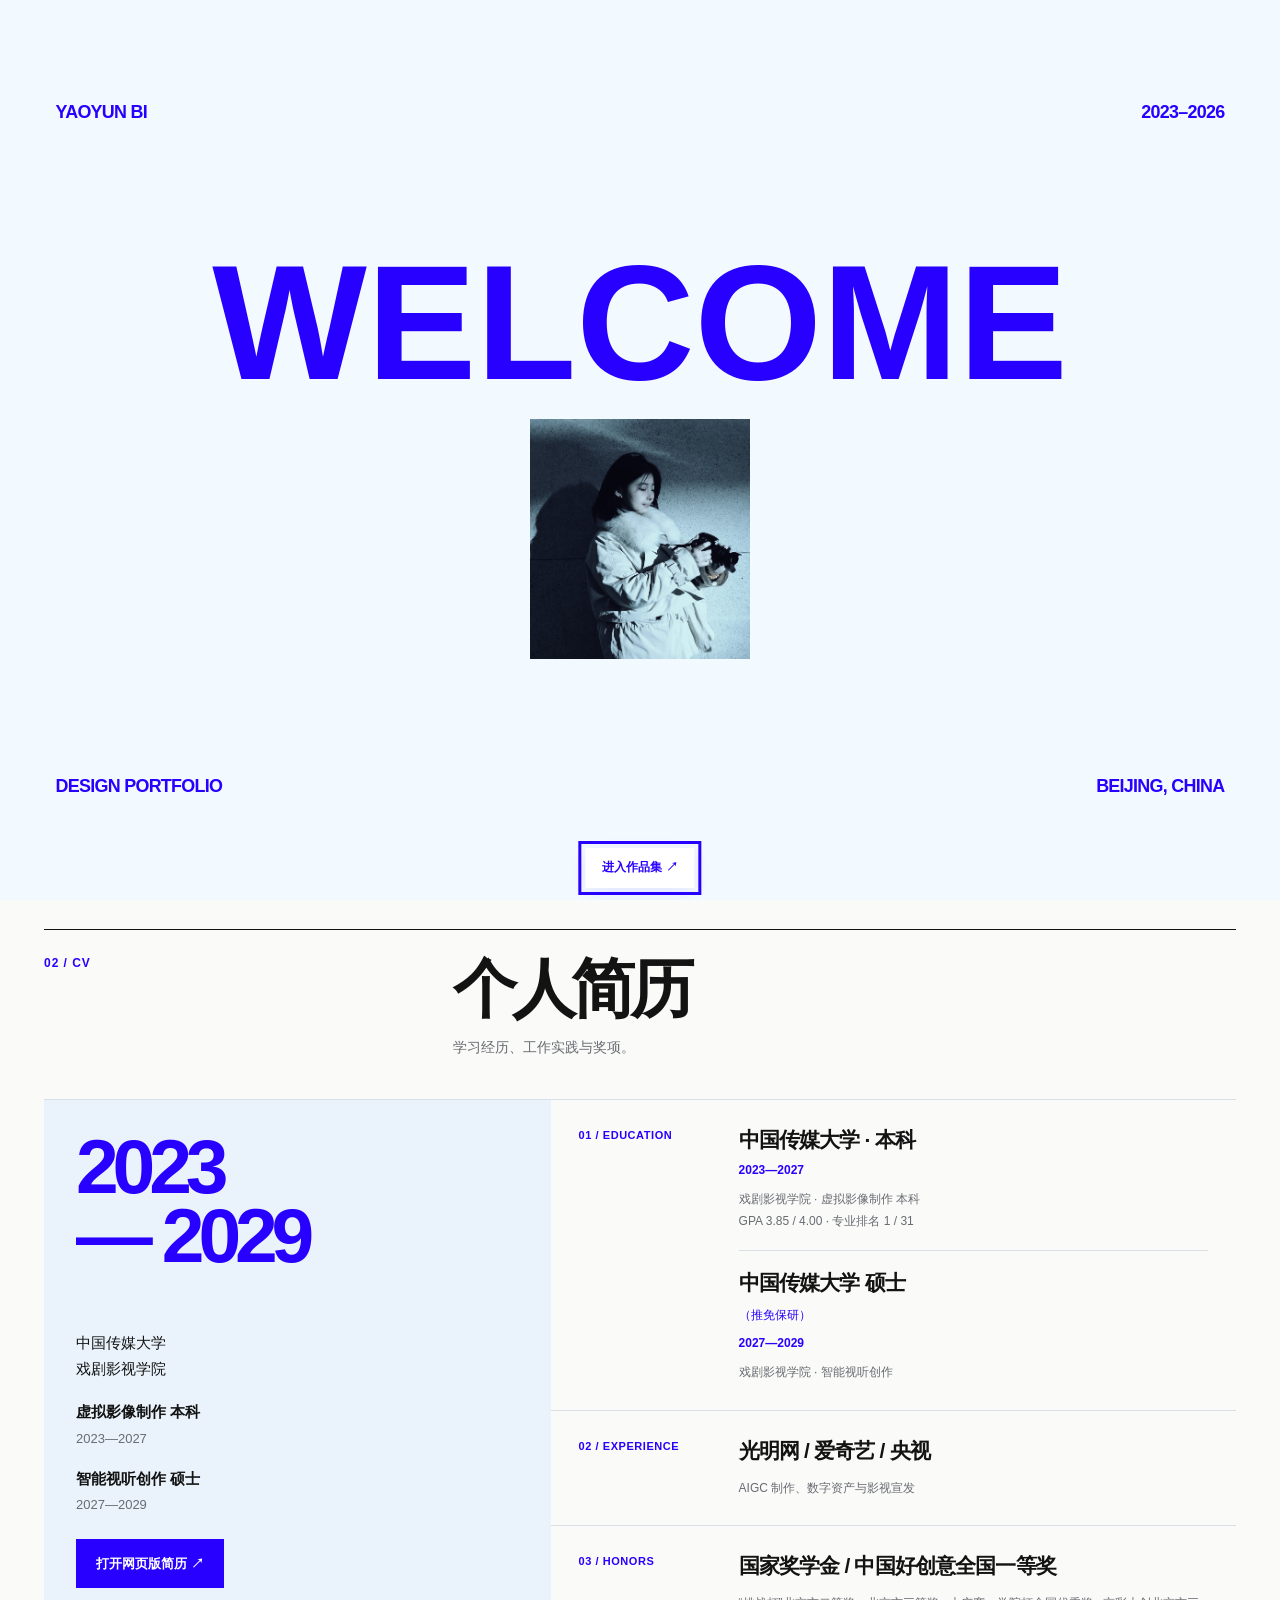
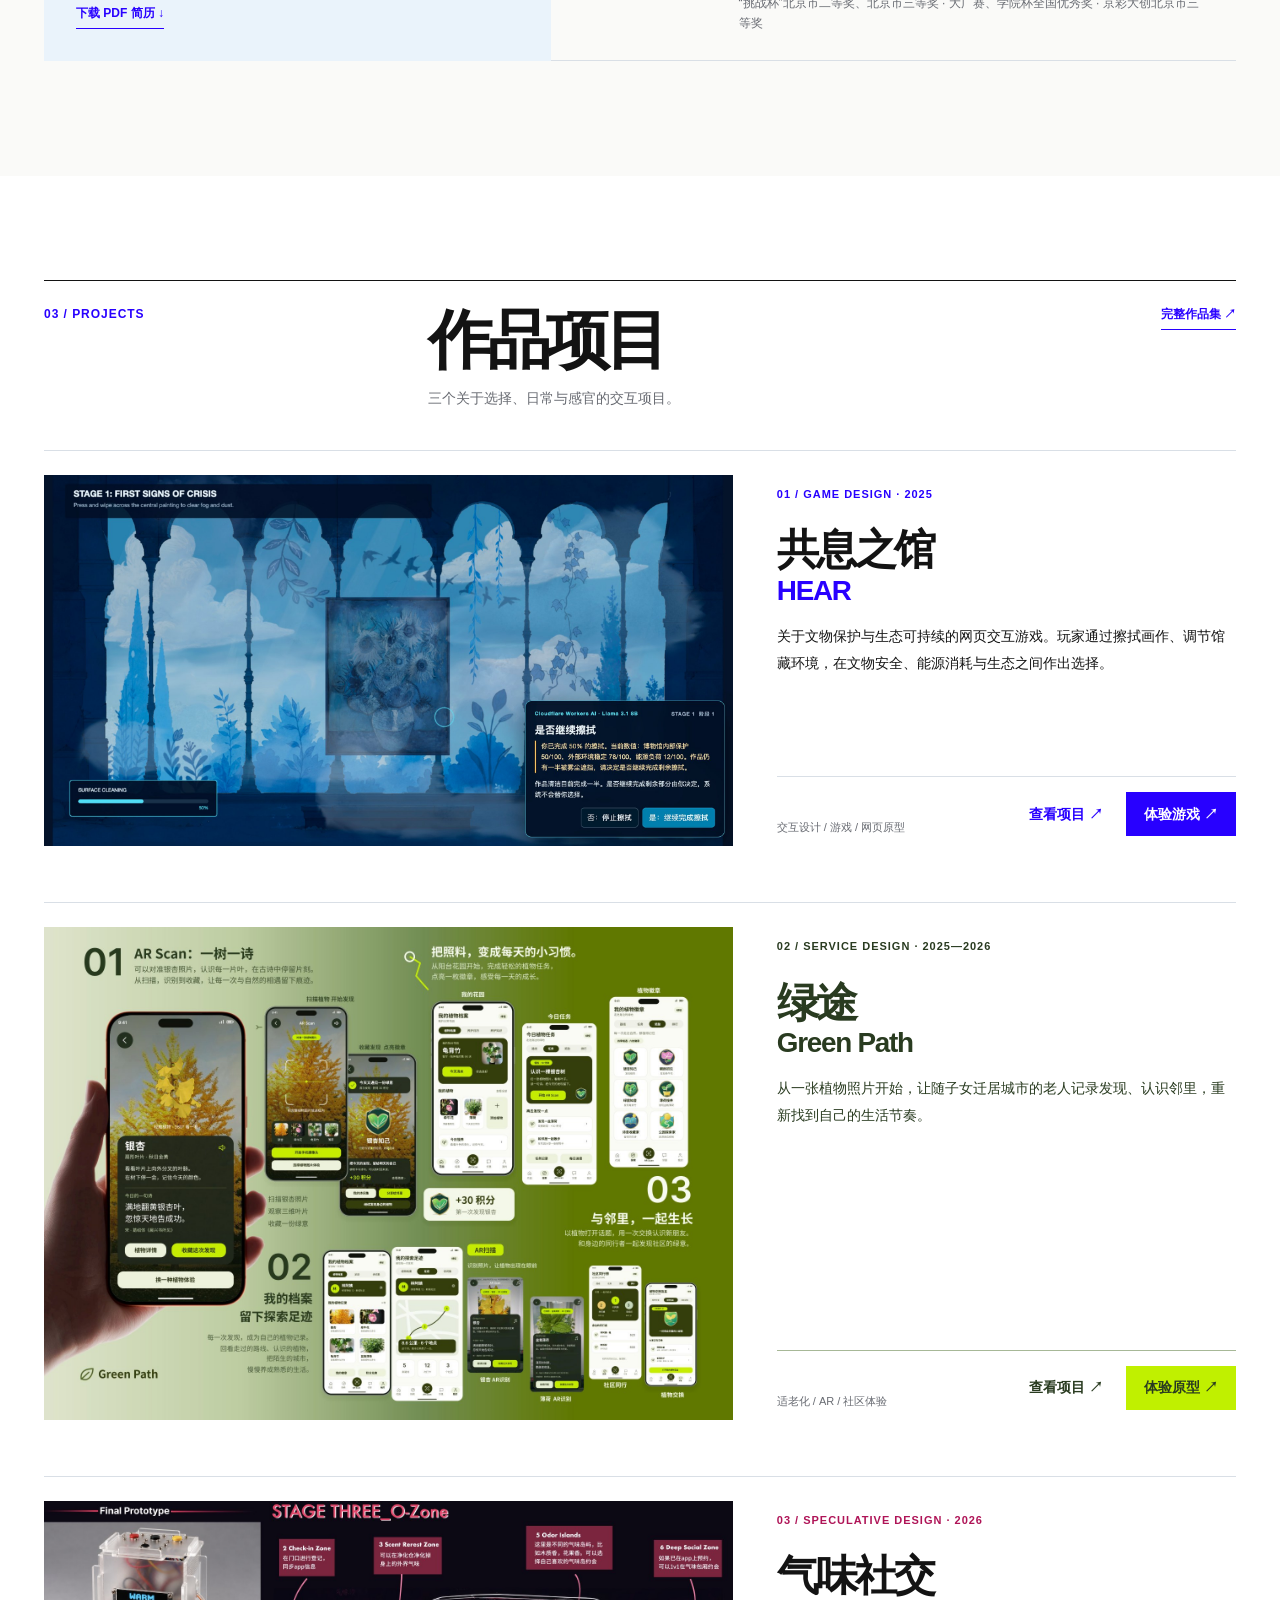
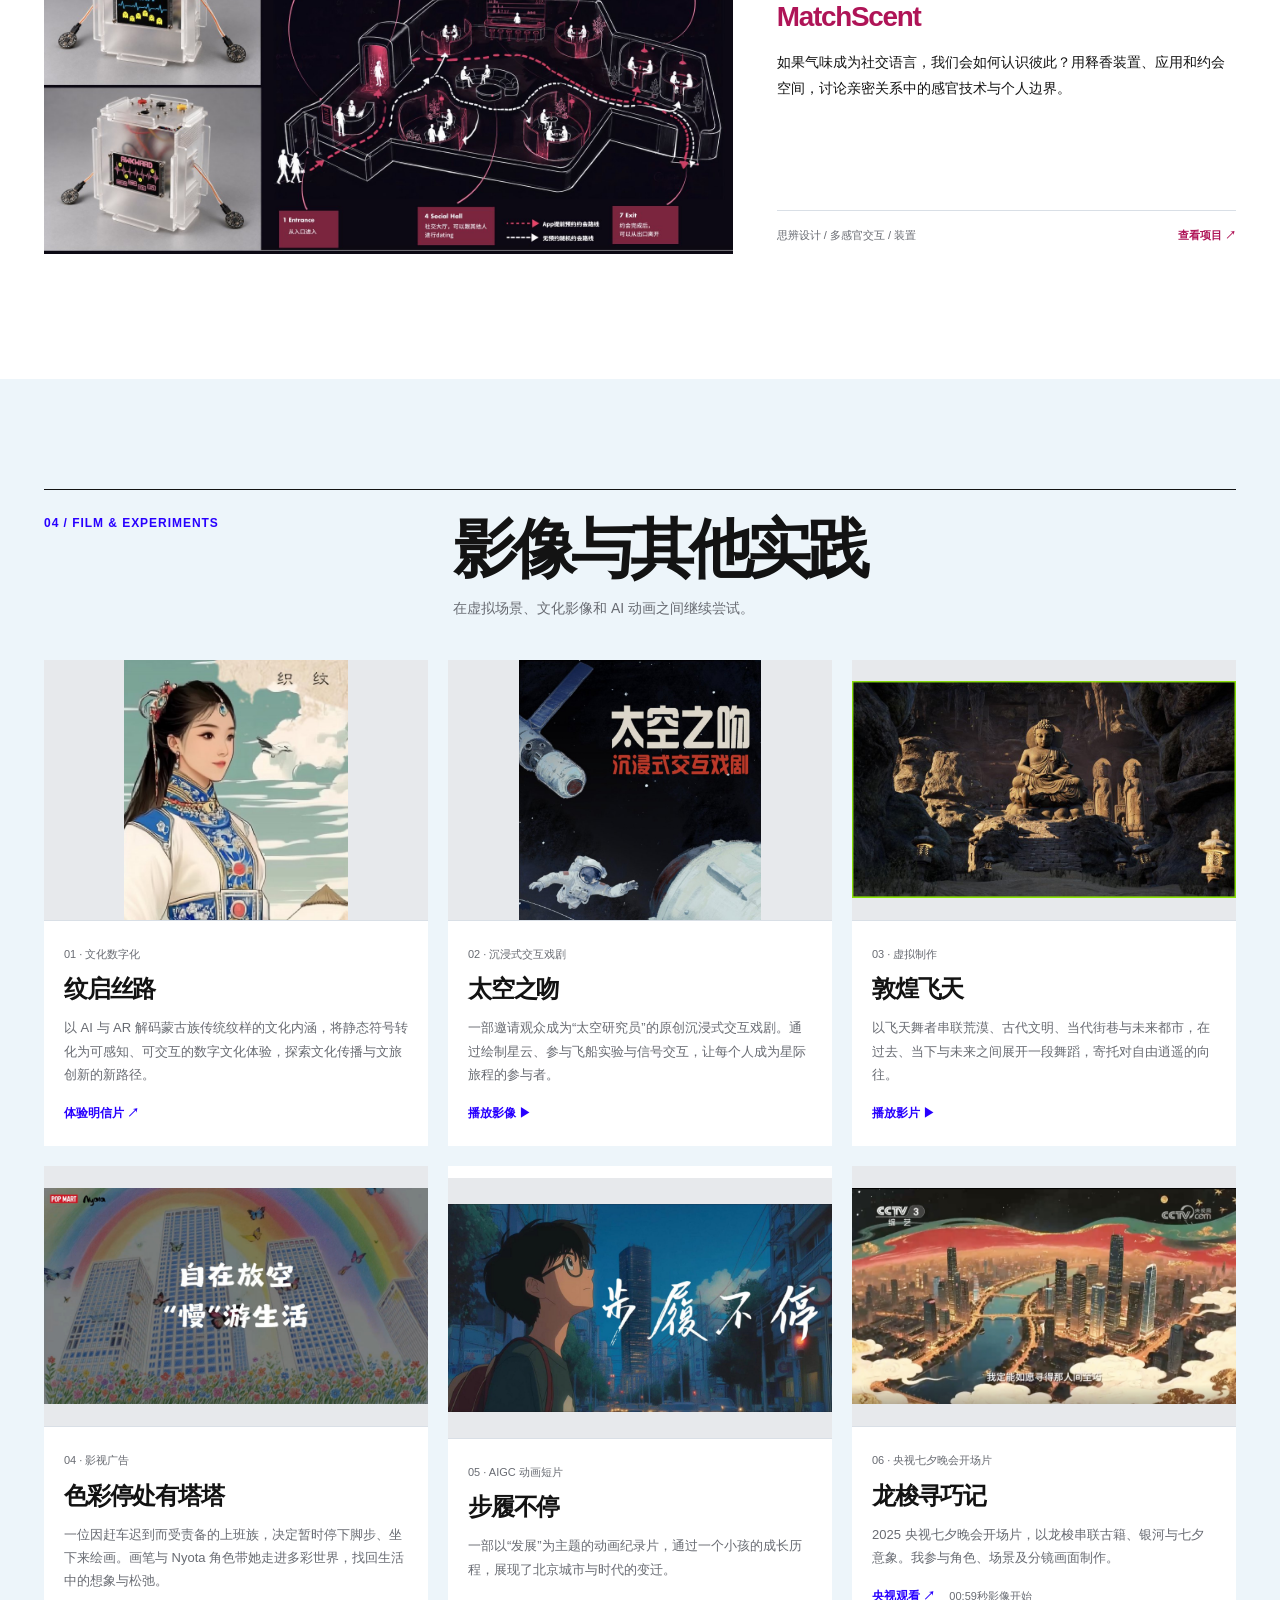
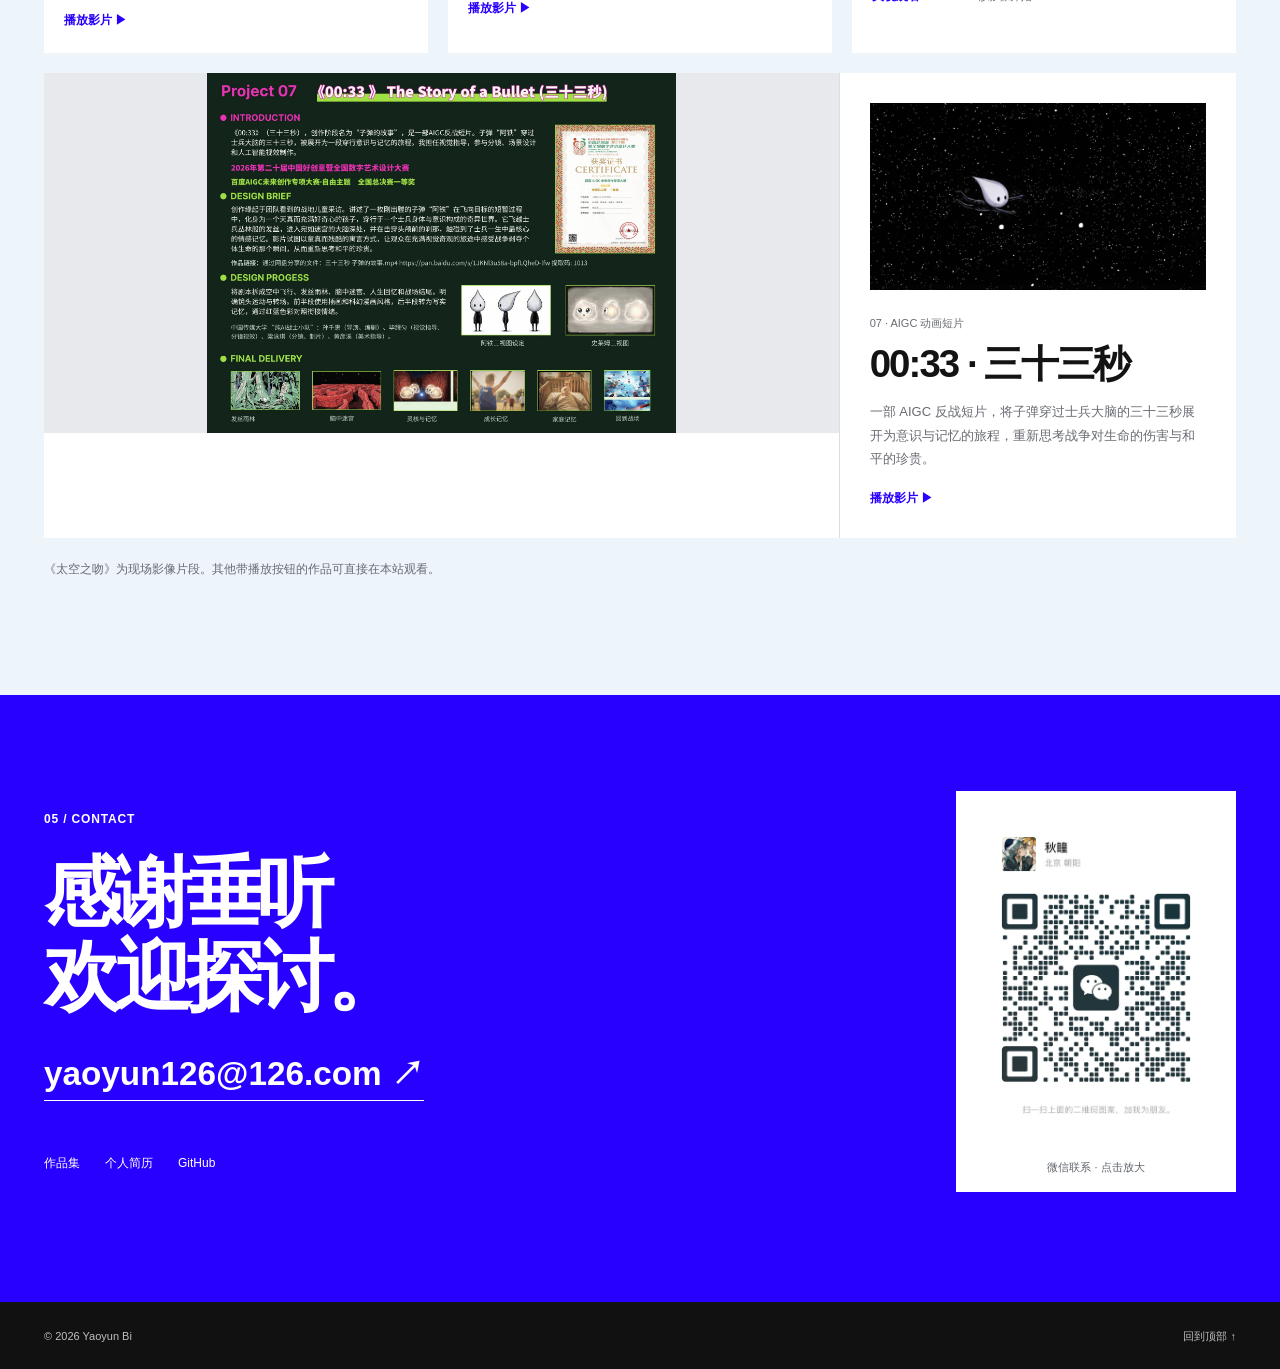
==== index.html @ 2d4ac2d7 "Publish Yaoyun Bi personal portfolio website" ====
<!doctype html>
<html lang="zh-CN"><head><meta charset="utf-8"><meta name="viewport" content="width=device-width, initial-scale=1"><meta name="description" content="毕耀匀的个人主页：交互设计、AIGC 影像与游戏作品。"><meta name="theme-color" content="#f3faff"><title>毕耀匀 Yaoyun Bi — 交互设计、AIGC 影像与游戏</title><link rel="icon" href="assets/favicon.svg" type="image/svg+xml"><link rel="stylesheet" href="styles.css"><script src="script.js" defer></script></head>
<body>
<div id="intro-screen" class="intro-screen" role="dialog" aria-modal="true" aria-label="欢迎来到毕耀匀的作品集" hidden><div class="intro-cover"><div class="cover-top"><span>YAOYUN BI</span><span>2023–2026</span></div><div class="cover-center"><img src="assets/cover-camera.jpg" alt="毕耀匀手持摄影机的照片"><strong>WELCOME</strong></div><div class="cover-bottom"><span>DESIGN PORTFOLIO</span><span>BEIJING, CHINA</span></div></div><button id="intro-skip" class="intro-enter" type="button">进入作品集 <span aria-hidden="true">↗</span></button></div>
<a class="skip-link" href="#main">跳转到主要内容</a>
<header class="site-header home-header"><div class="shell header-inner"><a class="brand" href="#top"><span>YAOYUN BI</span><span class="brand-chinese">毕耀匀</span></a><button class="menu-toggle" type="button" aria-expanded="false" aria-controls="primary-nav" aria-label="打开导航菜单"><span></span><span></span></button><nav id="primary-nav" class="primary-nav" aria-label="主导航"><a href="#resume">个人简历</a><a href="#projects">作品项目</a><a href="#film">其他实践</a><a href="#contact">联系</a></nav></div></header>
<nav class="floating-directory" aria-label="页面目录">
<a class="directory-pointer" href="#top" aria-label="返回个人介绍"><svg viewBox="0 0 24 24" aria-hidden="true"><path d="M5 3l14 9-7 1-3 7z" fill="currentColor"/></svg></a>
<div class="directory-pills"><a href="#top" aria-current="location">个人介绍 <span>01</span></a><a href="#resume">个人简历 <span>02</span></a><a href="#projects">作品项目 <span>03</span></a><a href="#film">其他实践 <span>04</span></a><a href="#contact">联系方式 <span>05</span></a></div>
</nav>
<main id="main">
<section id="top" class="hero shell" aria-labelledby="hero-title"><div class="hero-copy"><p class="eyebrow">01 / ABOUT ME <span>2023—2026</span></p><h1 id="hero-title">毕耀匀<span>Yaoyun Bi</span></h1><p class="hero-position">交互设计 · AIGC 影像 · 游戏</p><p class="hero-intro">喜欢观察生活中的细节，从中寻找设计的灵感。</p><p class="hero-school">中国传媒大学 · 戏剧影视学院<br>影视摄影与制作（虚拟影像制作） / 2027 届</p><div class="hero-actions"><a class="button button-primary" href="#projects">看项目 <span aria-hidden="true">↗</span></a><a class="button button-outline" href="resume.html">看简历 <span aria-hidden="true">↗</span></a></div><button id="intro-replay" class="intro-replay" type="button">重看开场 ↺</button></div><figure class="hero-portrait portrait-gallery">
<div id="photo-stack" class="photo-stack" role="group" aria-label="个人照片，可点击、滚动或左右滑动切换">
<button class="photo-card" type="button" data-photo="0" data-depth="0" aria-pressed="true" aria-label="查看01证件照"><img src="assets/portrait-retouched-copy.jpg" alt="毕耀匀的证件照" fetchpriority="high"></button>
<button class="photo-card" type="button" data-photo="1" data-depth="1" aria-pressed="false" aria-label="查看02肖像照"><img src="assets/portrait-glasses.jpg" alt="毕耀匀戴眼镜的生活照"></button>
<button class="photo-card" type="button" data-photo="2" data-depth="2" aria-pressed="false" aria-label="查看03生活照"><img src="assets/portrait-plants.jpg" alt="毕耀匀在植物旁观察蕨叶"></button>
</div>
<figcaption class="photo-controls"><button id="photo-prev" type="button" aria-label="上一张照片">←</button><span id="photo-caption" aria-live="polite">01 / 03 · 证件照</span><button id="photo-next" type="button" aria-label="下一张照片">→</button></figcaption>
<p class="photo-hint">点击照片 · 滚动切换</p>
</figure></section>
<section id="resume" class="resume-section shell" aria-labelledby="resume-title"><div class="section-head"><p class="section-index">02 / CV</p><div><h2 id="resume-title">个人简历</h2><p>学习经历、工作实践与奖项。</p></div></div><div class="resume-layout"><div class="resume-intro"><span class="resume-years">2023<br>— 2029</span><div class="resume-study-overview"><p class="resume-institution">中国传媒大学<br>戏剧影视学院</p><div class="resume-degree"><strong>虚拟影像制作 本科</strong><time>2023—2027</time></div><div class="resume-degree"><strong>智能视听创作 硕士</strong><time>2027—2029</time></div></div><a class="button button-primary" href="resume.html">打开网页版简历 ↗</a><a class="quiet-link" href="assets/Yaoyun_Bi_Resume.pdf" download>下载 PDF 简历 ↓</a></div><div class="resume-lines"><div class="education-summary"><span>01 / EDUCATION</span><div class="education-entry"><strong>中国传媒大学 · 本科</strong><time>2023—2027</time><small>戏剧影视学院 · 虚拟影像制作 本科<br>GPA 3.85 / 4.00 · 专业排名 1 / 31</small></div><div class="education-entry"><strong>中国传媒大学 硕士</strong><small class="admission-note">（推免保研）</small><time>2027—2029</time><small>戏剧影视学院 · 智能视听创作</small></div></div><div><span>02 / EXPERIENCE</span><strong>光明网 / 爱奇艺 / 央视</strong><small>AIGC 制作、数字资产与影视宣发</small></div><div><span>03 / HONORS</span><strong>国家奖学金 / 中国好创意全国一等奖</strong><small>“挑战杯”北京市二等奖、北京市三等奖 · 大广赛、学院杯全国优秀奖 · 京彩大创北京市三等奖</small></div></div></div></section>
<section id="projects" class="project-section" aria-labelledby="projects-title"><div class="shell"><div class="section-head"><p class="section-index">03 / PROJECTS</p><div><h2 id="projects-title">作品项目</h2><p>三个关于选择、日常与感官的交互项目。</p></div><a href="portfolio.html" class="quiet-link">完整作品集 ↗</a></div><div class="featured-list">
<article class="featured-project hear-project" id="hear"><a class="project-media" href="portfolio.html#page=3"><img src="assets/projects/hear.jpg" alt="HEAR 共息之馆的完整游戏画面" loading="lazy"></a><div class="project-copy"><p class="project-num">01 / GAME DESIGN · 2025</p><h3>共息之馆 <span>HEAR</span></h3><p>关于文物保护与生态可持续的网页交互游戏。玩家通过擦拭画作、调节馆藏环境，在文物安全、能源消耗与生态之间作出选择。</p><div class="project-bottom"><span>交互设计 / 游戏 / 网页原型</span><div class="project-ctas"><a class="view-project" href="portfolio.html#page=3">查看项目 ↗</a><a class="play-game" href="https://outside-inside-hear.outside-inside-hear.workers.dev/?pid=ART-I03&amp;condition=intervention" target="_blank" rel="noopener">体验游戏 ↗</a></div></div></div></article>
<article class="featured-project green-project" id="green-path"><a class="project-media" href="portfolio.html#page=8"><img src="assets/projects/green-path.jpg" alt="Green Path 的 AR 扫描、植物档案和社区页面完整展示" loading="lazy"></a><div class="project-copy"><p class="project-num">02 / SERVICE DESIGN · 2025—2026</p><h3>绿途 <span>Green Path</span></h3><p>从一张植物照片开始，让随子女迁居城市的老人记录发现、认识邻里，重新找到自己的生活节奏。</p><div class="project-bottom"><span>适老化 / AR / 社区体验</span><div class="project-ctas"><a class="view-project" href="portfolio.html#page=8">查看项目 ↗</a><a class="play-game" href="https://yaoyunfreda-prog.github.io/green-path-app-biyaoyun/" target="_blank" rel="noopener">体验原型 ↗</a></div></div></div></article>
<article class="featured-project scent-project" id="match-scent"><a class="project-media" href="portfolio.html#page=13"><img src="assets/projects/matchscent.jpg" alt="MatchScent 的释香装置原型与气味约会空间完整展示" loading="lazy"></a><div class="project-copy"><p class="project-num">03 / SPECULATIVE DESIGN · 2026</p><h3>气味社交 <span>MatchScent</span></h3><p>如果气味成为社交语言，我们会如何认识彼此？用释香装置、应用和约会空间，讨论亲密关系中的感官技术与个人边界。</p><div class="project-bottom"><span>思辨设计 / 多感官交互 / 装置</span><a href="portfolio.html#page=13">查看项目 ↗</a></div></div></article>
</div></div></section>
<section id="film" class="film-section" aria-labelledby="film-title"><div class="shell"><div class="section-head"><p class="section-index">04 / FILM & EXPERIMENTS</p><div><h2 id="film-title">影像与其他实践</h2><p>在虚拟场景、文化影像和 AI 动画之间继续尝试。</p></div></div><div class="film-grid">
<a class="film-card" href="patterns.html"><img src="assets/projects/patterns.jpg" alt="纹启丝路主视觉" loading="lazy"><div class="film-meta"><span>01 · 文化数字化</span><h3>纹启丝路</h3><p>以 AI 与 AR 解码蒙古族传统纹样的文化内涵，将静态符号转化为可感知、可交互的数字文化体验，探索文化传播与文旅创新的新路径。</p><span class="film-action">体验明信片 ↗</span></div></a>
<button class="film-card video-trigger" type="button" data-video="assets/videos/space-kiss.mov" data-title="太空之吻" data-description="一部邀请观众成为“太空研究员”的原创沉浸式交互戏剧。通过绘制星云、参与飞船实验与信号交互，让每个人成为星际旅程的参与者。"><img src="assets/projects/space-kiss.jpg" alt="太空之吻主视觉" loading="lazy"><div class="film-meta"><span>02 · 沉浸式交互戏剧</span><h3>太空之吻</h3><p>一部邀请观众成为“太空研究员”的原创沉浸式交互戏剧。通过绘制星云、参与飞船实验与信号交互，让每个人成为星际旅程的参与者。</p><span class="film-action">播放影像 ▶</span></div></button>
<button class="film-card video-trigger" type="button" data-video="assets/videos/dunhuang.mp4" data-title="敦煌飞天" data-description="以飞天舞者串联荒漠、古代文明、当代街巷与未来都市，在过去、当下与未来之间展开一段舞蹈，寄托对自由逍遥的向往。"><img src="assets/projects/dunhuang.jpg" alt="敦煌飞天虚拟场景" loading="lazy"><div class="film-meta"><span>03 · 虚拟制作</span><h3>敦煌飞天</h3><p>以飞天舞者串联荒漠、古代文明、当代街巷与未来都市，在过去、当下与未来之间展开一段舞蹈，寄托对自由逍遥的向往。</p><span class="film-action">播放影片 ▶</span></div></button>
<button class="film-card video-trigger" type="button" data-video="assets/videos/color.mp4" data-title="色彩停处有塔塔" data-description="一位因赶车迟到而受责备的上班族，决定暂时停下脚步、坐下来绘画。画笔与 Nyota 角色带她走进多彩世界，找回生活中的想象与松弛。"><img src="assets/projects/color-cover.jpg" alt="色彩停处有塔塔影片封面：自在放空，慢游生活" loading="lazy"><div class="film-meta"><span>04 · 影视广告</span><h3>色彩停处有塔塔</h3><p>一位因赶车迟到而受责备的上班族，决定暂时停下脚步、坐下来绘画。画笔与 Nyota 角色带她走进多彩世界，找回生活中的想象与松弛。</p><span class="film-action">播放影片 ▶</span></div></button>
<button class="film-card video-trigger" type="button" data-video="assets/videos/walking.mp4" data-title="步履不停" data-description="一部以“发展”为主题的动画纪录片，通过一个小孩的成长历程，展现了北京城市与时代的变迁。"><img src="assets/projects/walking.jpg" alt="步履不停动画封面海报" loading="lazy"><div class="film-meta"><span>05 · AIGC 动画短片</span><h3>步履不停</h3><p>一部以“发展”为主题的动画纪录片，通过一个小孩的成长历程，展现了北京城市与时代的变迁。</p><span class="film-action">播放影片 ▶</span></div></button>
<a class="film-card" href="https://tv.cctv.com/2025/08/31/VIDEAWv0FefgIcVEpzLJ6q1O250831.shtml" target="_blank" rel="noopener"><img src="assets/projects/longsuo-cover.jpg" alt="龙梭寻巧记影片封面：城市与七夕意象" loading="lazy"><div class="film-meta"><span>06 · 央视七夕晚会开场片</span><h3>龙梭寻巧记</h3><p>2025 央视七夕晚会开场片，以龙梭串联古籍、银河与七夕意象。我参与角色、场景及分镜画面制作。</p><span class="film-action">央视观看 ↗<span class="film-start-note">00:59秒影像开始</span></span></div></a>
<button class="film-card video-trigger" type="button" data-video="assets/videos/bullet.mp4" data-title="00:33 三十三秒" data-description="《00:33》是一部 AIGC 反战短片。子弹“阿铁”穿过士兵大脑的三十三秒，被展开为一段穿行意识与记忆的旅程。我担任视觉指导，参与分镜、场景设计与视觉效果制作。"><img src="assets/projects/bullet.jpg" alt="00:33 三十三秒项目展示" loading="lazy"><div class="film-meta"><img class="bullet-detail" src="assets/projects/bullet-star.jpg" alt="《00:33》中的阿铁穿行星空" loading="lazy"><span>07 · AIGC 动画短片</span><h3>00:33 · 三十三秒</h3><p>一部 AIGC 反战短片，将子弹穿过士兵大脑的三十三秒展开为意识与记忆的旅程，重新思考战争对生命的伤害与和平的珍贵。</p><span class="film-action">播放影片 ▶</span></div></button>
</div><p class="film-note">《太空之吻》为现场影像片段。其他带播放按钮的作品可直接在本站观看。</p></div></section>
<section id="contact" class="contact-section"><div class="shell contact-layout"><div class="contact-copy"><p>05 / CONTACT</p><h2>感谢垂听<br>欢迎探讨。</h2><a class="contact-email" href="mailto:yaoyun126@126.com">yaoyun126@126.com ↗</a><div class="contact-links"><a href="portfolio.html">作品集</a><a href="resume.html">个人简历</a><a href="https://github.com/yaoyunfreda-prog" target="_blank" rel="noopener">GitHub</a></div></div><figure class="wechat-card"><a href="assets/wechat-qr.jpg" target="_blank" rel="noopener" aria-label="放大微信二维码"><img src="assets/wechat-qr.jpg" alt="毕耀匀的微信二维码，微信昵称秋瞳" loading="lazy"></a><figcaption>微信联系 · 点击放大</figcaption></figure></div></section>
</main>
<div id="video-dialog" class="video-dialog" role="dialog" aria-modal="true" aria-labelledby="video-title" hidden><div class="video-dialog-head"><strong id="video-title"></strong><button id="video-close" type="button" aria-label="关闭视频">关闭 ✕</button></div><video id="project-video" controls playsinline preload="none"></video><div class="video-description"><p id="video-description"></p><a id="video-download" href="#" download>下载影片 ↓</a></div></div>
<footer class="site-footer"><div class="shell"><span>© <span id="year">2026</span> Yaoyun Bi</span><a href="#top">回到顶部 ↑</a></div></footer>
</body></html>
---- styles.css ----
:root{--blue:#2800ff;--blue2:#003bdc;--ice:#f3faff;--paper:#fafaf8;--ink:#131313;--gray:#686b72;--line:#d9dfe6;--green:#293b20;--lime:#c0f000;--pink:#fb236b;--max:1440px}
*,*::before,*::after{box-sizing:border-box}
html{scroll-behavior:smooth;scroll-padding-top:82px}
body{margin:0;background:var(--paper);color:var(--ink);font:16px/1.65 -apple-system,BlinkMacSystemFont,"Helvetica Neue","PingFang SC","Microsoft YaHei",sans-serif}
body.no-scroll{overflow:hidden}
button{font:inherit}img{max-width:100%;display:block}a{color:inherit;text-decoration:none}
:focus-visible{outline:3px solid var(--blue);outline-offset:4px}
::selection{background:#dbe3ff;color:var(--blue)}
.shell{width:min(calc(100% - 88px),var(--max));margin-inline:auto}
.skip-link{position:fixed;left:20px;top:-80px;z-index:200;background:var(--blue);color:#fff;padding:10px 16px}.skip-link:focus{top:15px}
.site-header{position:sticky;top:0;z-index:30;background:rgba(250,250,248,.95);border-bottom:1px solid var(--line);backdrop-filter:blur(16px)}
.header-inner{height:72px;display:flex;align-items:center;justify-content:space-between;gap:24px}
.brand{display:flex;align-items:baseline;gap:18px;font-size:15px;font-weight:850;letter-spacing:-.045em;color:var(--blue)}
.brand-chinese{color:var(--ink);font-size:13px;letter-spacing:0;font-weight:600}
.primary-nav{display:flex;gap:35px;font-size:13px;font-weight:650}.primary-nav a{border-bottom:1px solid transparent}.primary-nav a:hover{color:var(--blue);border-color:var(--blue)}
.menu-toggle{display:none;border:0;background:none;padding:8px}.menu-toggle span{display:block;width:24px;height:2px;background:var(--ink);margin:5px}
.hero{display:grid;grid-template-columns:minmax(0,1.1fr) minmax(300px,.7fr);gap:8vw;align-items:center;padding-top:84px;padding-bottom:106px;min-height:680px}
.eyebrow,.section-index{font-size:12px;font-weight:760;letter-spacing:.08em;color:var(--blue);margin:0}.eyebrow{display:flex;justify-content:space-between;max-width:600px;padding-bottom:13px;border-bottom:1px solid var(--blue)}.eyebrow span{font-weight:600}
.hero h1{font-size:clamp(76px,9vw,152px);letter-spacing:-.10em;line-height:1;margin:30px 0 25px;font-weight:790}.hero h1 span{display:block;color:var(--blue);font-size:.32em;letter-spacing:-.04em;margin-top:15px;font-weight:730}
.hero-position{font-size:20px;font-weight:750;margin:0 0 10px}.hero-intro{font-size:17px;line-height:1.8;max-width:550px;margin:0 0 24px;text-wrap:pretty}.hero-school{font-size:12px;color:var(--gray);padding-left:14px;border-left:2px solid var(--blue);margin:0 0 26px}
.hero-actions{display:flex;gap:10px;flex-wrap:wrap}.button{display:inline-flex;align-items:center;justify-content:space-between;gap:24px;min-height:49px;border:1px solid var(--blue);padding:10px 19px;font-size:13px;font-weight:750;transition:background .2s,color .2s}.button-primary{background:var(--blue);color:#fff}.button-primary:hover{background:#18009e}.button-outline{color:var(--blue);background:transparent}.button-outline:hover{background:#e9edff}
.intro-replay{display:block;background:transparent;border:0;color:var(--gray);font-size:11px;padding:0;margin-top:23px;cursor:pointer;text-decoration:underline;text-underline-offset:3px}.intro-replay:hover{color:var(--blue)}
.hero-portrait{margin:0;align-self:stretch;display:flex;flex-direction:column;justify-content:center}.hero-portrait img{height:505px;width:100%;object-fit:cover;object-position:center 21%;filter:grayscale(9%)}.hero-portrait figcaption{display:flex;justify-content:space-between;font-size:10px;letter-spacing:.08em;color:var(--gray);border-bottom:1px solid var(--line);padding:10px 0}
.section-head{display:grid;grid-template-columns:1fr 2fr auto;gap:35px;align-items:start;border-top:1px solid var(--ink);padding-top:24px;margin-bottom:40px}.section-head h2{font-size:clamp(43px,5vw,72px);letter-spacing:-.08em;line-height:1.1;margin:0}.section-head>div>p{font-size:14px;color:var(--gray);margin:12px 0 0}.quiet-link{font-size:12px;color:var(--blue);font-weight:750;border-bottom:1px solid currentColor;padding-bottom:4px;white-space:nowrap}.quiet-link:hover{color:var(--ink)}
.project-section{background:#fff;padding:104px 0 125px}.featured-list{display:grid;gap:56px}.featured-project{border-top:1px solid var(--line);display:grid;grid-template-columns:1.2fr .8fr;gap:44px;padding-top:24px;align-items:start}.project-media{display:block;min-width:0;background:#edf1f5}.project-media img{display:block;width:100%;height:auto;object-fit:contain}.project-copy{display:flex;flex-direction:column;align-self:stretch;padding:10px 0}.project-num{font-size:11px;letter-spacing:.09em;font-weight:780;margin:0 0 22px;color:var(--blue)}.project-copy h3{font-size:clamp(33px,3.3vw,54px);line-height:1.18;letter-spacing:-.07em;margin:0 0 15px}.project-copy h3 span{display:block;font-size:.66em;letter-spacing:-.045em;color:var(--blue)}.project-copy>p:not(.project-num){font-size:14px;line-height:1.9;max-width:450px;margin:0}.project-bottom{display:flex;justify-content:space-between;align-items:end;gap:18px;border-top:1px solid var(--line);padding-top:15px;margin-top:auto;font-size:11px}.project-bottom>span{color:var(--gray)}.project-bottom a{font-weight:770;color:var(--blue);white-space:nowrap}.project-bottom div{display:flex;gap:18px;flex-wrap:wrap}
.green-project{color:var(--green)}.green-project .project-num,.green-project .project-copy h3 span,.green-project .project-bottom a{color:var(--green)}.green-project .project-bottom{border-color:#a7b897}.green-project .project-media{background:#e4edcc}.scent-project .project-num,.scent-project .project-copy h3 span,.scent-project .project-bottom a{color:#af1457}
.film-section{background:#edf5fa;padding:110px 0 115px}.film-grid{display:grid;grid-template-columns:repeat(3,minmax(0,1fr));gap:20px}.film-card{display:block;padding:0;border:0;background:#fff;color:var(--ink);text-align:left;cursor:pointer;min-width:0;transition:transform .25s}.film-card:hover{transform:translateY(-5px)}.film-card img{width:100%;height:260px;object-fit:contain;background:#e7e9ec}.film-meta{padding:19px 20px 22px;border-top:1px solid var(--line)}.film-meta>span:first-child{color:var(--gray);font-size:11px}.film-meta h3{font-size:24px;line-height:1.25;letter-spacing:-.05em;margin:8px 0 20px}.film-action{display:block;color:var(--blue);font-size:12px;font-weight:760}.film-grid .film-card:last-child{grid-column:1/-1;display:grid;grid-template-columns:2fr 1fr}.film-grid .film-card:last-child img{height:360px}.film-grid .film-card:last-child .film-meta{display:flex;flex-direction:column;justify-content:end;border-top:0;border-left:1px solid var(--line);padding:30px}.film-grid .film-card:last-child h3{font-size:clamp(30px,3vw,48px)}.film-note{font-size:12px;color:var(--gray);margin:22px 0 0}
.resume-section{padding-top:110px;padding-bottom:115px}.resume-layout{display:grid;grid-template-columns:.85fr 1.15fr;border-top:1px solid var(--line)}.resume-intro{background:#eaf3fb;padding:32px;display:flex;flex-direction:column;align-items:start;min-height:400px}.resume-years{font-size:clamp(57px,6vw,92px);line-height:.9;letter-spacing:-.08em;color:var(--blue);font-weight:800}.resume-intro p{font-size:15px;line-height:1.75;margin:auto 0 22px}.resume-intro .quiet-link{margin-top:16px}.resume-lines>div{display:grid;grid-template-columns:140px 1fr;gap:15px 20px;padding:26px 28px;border-bottom:1px solid var(--line)}.resume-lines span{font-size:11px;color:var(--blue);font-weight:800;letter-spacing:.05em}.resume-lines strong{font-size:21px;letter-spacing:-.04em;line-height:1.3}.resume-lines small{grid-column:2;color:var(--gray);font-size:12px}
.contact-section{padding:96px 0 110px;background:var(--blue);color:#fff}.contact-section p{font-size:12px;font-weight:700;letter-spacing:.07em;margin:0 0 20px}.contact-section h2{font-size:clamp(52px,6vw,90px);line-height:1.1;letter-spacing:-.08em;margin:0 0 28px}.contact-email{font-size:clamp(21px,2.6vw,36px);font-weight:680;border-bottom:1px solid #fff;padding-bottom:8px}.contact-links{display:flex;gap:25px;margin-top:52px;font-size:12px}.contact-links a:hover{text-decoration:underline}
.site-footer{background:#111;color:#bfc0c2}.site-footer .shell{min-height:67px;display:flex;align-items:center;justify-content:space-between;gap:20px;font-size:11px}.site-footer a:hover{color:#fff}
/* Portfolio-cover opening: same bold sans and pale blue as the supplied cover. */
.intro-screen[hidden],.video-dialog[hidden],.lightbox[hidden]{display:none}.intro-screen{position:fixed;inset:0;z-index:100;background:#f3faff;display:grid;place-items:center;overflow:hidden;transition:opacity .45s,visibility .45s}.intro-screen.is-exiting{opacity:0;visibility:hidden}.intro-cover{width:min(96vw,1780px);height:min(83vh,740px);min-height:430px;background:#f3faff;color:var(--blue);display:flex;flex-direction:column;justify-content:space-between;padding:24px 30px;position:relative}.cover-top,.cover-bottom{display:flex;justify-content:space-between;gap:20px;font-size:clamp(12px,1.4vw,25px);line-height:1;font-weight:850;letter-spacing:-.04em}.cover-center{height:65%;position:relative;display:grid;place-items:center}.cover-center img{position:absolute;height:56%;width:auto;aspect-ratio:289/314;object-fit:cover;top:41%;left:50%;transform:translateX(-50%)}.cover-center strong{z-index:1;position:relative;font-family:Arial,Helvetica,sans-serif;font-size:clamp(65px,12.5vw,235px);font-weight:900;letter-spacing:-.085em;line-height:1;white-space:nowrap;transform:translateY(-7%)}.intro-enter{position:absolute;bottom:12px;left:50%;transform:translateX(-50%);border:0;background:#fff;color:var(--blue);font-size:12px;font-weight:800;padding:10px 17px;cursor:pointer;box-shadow:0 4px 20px #2600ff18}.intro-enter:hover{background:var(--blue);color:#fff}
.video-dialog{position:fixed;inset:0;z-index:120;background:#08080beF;display:flex;flex-direction:column;justify-content:center;padding:30px max(30px,calc((100vw - 1180px)/2));color:#fff}.video-dialog-head{display:flex;justify-content:space-between;align-items:center;margin-bottom:15px}.video-dialog-head strong{font-size:20px}.video-dialog button{background:none;border:1px solid #fff;color:#fff;padding:7px 12px;cursor:pointer}.video-dialog video{width:100%;max-height:72vh;background:#000}.video-dialog p{font-size:11px;color:#ccc}.video-dialog a{text-decoration:underline}
/* Portfolio gallery */
.gallery-hero{padding:80px 0 55px;border-bottom:1px solid var(--line)}.gallery-hero h1{font-size:clamp(54px,7vw,90px);line-height:1.1;letter-spacing:-.075em;margin:20px 0}.gallery-hero p:last-of-type{max-width:730px;color:var(--gray)}.gallery-hero-links{display:flex;gap:25px}.gallery-section{padding:65px 0 0}.gallery-section:last-child{padding-bottom:105px}.gallery-section-head{display:flex;gap:22px;align-items:baseline;margin-bottom:22px}.gallery-section-head span{font-size:11px;color:var(--blue);font-weight:750}.gallery-section-head h2{font-size:30px;letter-spacing:-.05em;margin:0}.gallery-grid{display:grid;grid-template-columns:repeat(2,minmax(0,1fr));gap:19px}.page-card{padding:0;border:1px solid var(--line);background:#fff;text-align:left;cursor:pointer;transition:transform .2s}.page-card:hover{transform:translateY(-3px)}.page-card img{width:100%;height:250px;object-fit:contain;background:#e9edf2}.page-card-caption{display:flex;justify-content:space-between;gap:20px;padding:12px 15px;font-size:12px}.page-card-caption span{color:var(--blue)}.lightbox{position:fixed;inset:0;z-index:110;background:#08080bea;color:#fff;display:grid;grid-template-rows:55px minmax(0,1fr) 60px}.lightbox-top,.lightbox-bottom{display:flex;justify-content:space-between;align-items:center;padding:0 25px;gap:20px}.lightbox button{background:none;border:1px solid #777;color:#fff;padding:7px 13px;cursor:pointer}.lightbox-stage{display:flex;align-items:center;justify-content:center;padding:20px;overflow:auto}.lightbox-stage img{max-height:100%;max-width:100%;width:auto;height:auto}.lightbox-caption{font-size:12px}
/* Resume page */
.resume-page-hero{padding:78px 0 55px;border-bottom:1px solid var(--ink)}.resume-page-hero .section-index{margin-bottom:20px}.resume-page-hero h1{font-size:clamp(65px,8vw,110px);line-height:1.05;letter-spacing:-.08em;margin:0 0 12px}.resume-page-hero p{font-size:16px;max-width:600px}.resume-page-hero .button{margin-top:15px}.cv-section{display:grid;grid-template-columns:1fr 2.3fr;gap:35px;padding-top:32px;padding-bottom:45px;border-bottom:1px solid var(--line)}.cv-section h2{font-size:18px;margin:0;color:var(--blue)}.cv-items{display:grid;gap:24px}.cv-item{display:grid;grid-template-columns:120px 1fr;gap:20px}.cv-item time{font-size:11px;color:var(--gray)}.cv-item h3{font-size:18px;line-height:1.4;margin:0 0 5px}.cv-item p{font-size:13px;line-height:1.8;color:#4f5258;margin:0}.cv-item ul{margin:7px 0;padding-left:1.2em;font-size:13px;color:#4f5258;line-height:1.8}
@media(max-width:1050px){.featured-project{grid-template-columns:1fr;gap:20px}.project-copy{min-height:240px}.film-grid{grid-template-columns:repeat(2,minmax(0,1fr))}.film-grid .film-card:last-child{grid-template-columns:1.4fr 1fr}.section-head{grid-template-columns:1fr 2fr}.section-head .quiet-link{grid-column:2}}
@media(max-width:720px){.shell{width:min(calc(100% - 36px),var(--max))}.site-header .header-inner{height:62px}.menu-toggle{display:block;z-index:34}.primary-nav{display:none;position:absolute;top:62px;left:0;right:0;padding:12px 18px 22px;background:var(--paper);flex-direction:column;gap:0;box-shadow:0 15px 20px #0002}.menu-open .primary-nav{display:flex}.primary-nav a{padding:12px;border-bottom:1px solid var(--line)}.hero{grid-template-columns:1fr;min-height:0;padding-top:65px;padding-bottom:80px;gap:48px}.hero h1{font-size:76px}.hero-portrait{max-width:500px}.hero-portrait img{height:430px}.section-head{display:block}.section-head .section-index{margin-bottom:24px}.section-head .quiet-link{display:inline-block;margin-top:18px}.project-section,.film-section,.resume-section{padding-top:75px;padding-bottom:80px}.film-grid{grid-template-columns:1fr 1fr;gap:12px}.film-card img{height:210px}.resume-layout{grid-template-columns:1fr}.resume-intro{min-height:330px}.intro-cover{width:100vw;height:100vh;min-height:0;padding:24px 18px}.cover-center strong{font-size:clamp(58px,14vw,110px)}.cover-center img{height:42%;top:45%}.cover-top,.cover-bottom{font-size:12px}.cv-section{grid-template-columns:1fr;gap:22px}.cv-item{grid-template-columns:1fr;gap:2px}.gallery-grid{grid-template-columns:1fr}.lightbox-stage img{max-width:none;width:95vw;max-height:none}}
@media(max-width:490px){.hero h1{font-size:67px}.film-grid{grid-template-columns:1fr}.film-card img{height:auto;max-height:350px;object-fit:contain}.film-grid .film-card:last-child{display:block}.film-grid .film-card:last-child img{height:auto;max-height:350px}.film-grid .film-card:last-child .film-meta{display:block;border-left:0;border-top:1px solid var(--line);padding:19px 20px 22px}.film-grid .film-card:last-child h3{font-size:24px}.cover-center strong{font-size:14.4vw}.cover-top,.cover-bottom{font-size:10px}.intro-enter{bottom:80px}.resume-lines>div{grid-template-columns:1fr;gap:7px}.resume-lines small{grid-column:auto}.site-footer .shell{flex-wrap:wrap;padding-top:18px;padding-bottom:18px}.contact-email{font-size:21px}}
@media(prefers-reduced-motion:reduce){html{scroll-behavior:auto}*,*::before,*::after{transition:none!important;animation:none!important}}

.film-meta p{font-size:12px;line-height:1.6;color:var(--gray);margin:0 0 15px}


/* October revision: photographs, persistent directory, and project actions. */
.home-header .primary-nav,.home-header .menu-toggle{display:none}
.home-header .header-inner{height:68px}
.floating-directory{position:fixed;top:13px;right:44px;z-index:40;display:flex;align-items:center;gap:8px;max-width:calc(100vw - 300px)}
.directory-pointer{display:grid;place-items:center;flex:0 0 40px;width:40px;height:40px;border:1px solid #d6dced;border-radius:50%;background:#fff;color:var(--blue)}
.directory-pointer svg{width:21px;height:21px}
.directory-pills{display:flex;align-items:center;gap:5px;padding:5px;border:1px solid #d6dced;border-radius:999px;background:#ffffffed;box-shadow:0 3px 15px #1528540c}
.directory-pills a{display:flex;align-items:center;gap:8px;padding:7px 12px;border-radius:999px;font-size:12px;line-height:1.6;white-space:nowrap;color:#515563;transition:background .2s,color .2s}
.directory-pills a span{font-size:10px;opacity:.7}
.directory-pills a:hover{background:#e9e8ff;color:var(--blue)}
.directory-pills a[aria-current]{background:var(--blue);color:#fff}
.intro-active .floating-directory{visibility:hidden}
.portrait-gallery{width:100%;max-width:430px;justify-self:center;align-self:center;padding:28px 35px 0}
.photo-stack{position:relative;width:100%;aspect-ratio:4/5;isolation:isolate;touch-action:pan-y}
.photo-card{position:absolute;inset:0;width:100%;padding:8px;border:1px solid #e1e4e9;background:#fff;cursor:pointer;box-shadow:0 6px 18px #17294315;transform-origin:50% 90%;transition:transform .45s cubic-bezier(.2,.7,.3,1),box-shadow .3s}
.photo-card[data-depth="0"]{z-index:3;transform:rotate(-3deg)}
.photo-card[data-depth="1"]{z-index:2;transform:translate(24px,-8px) rotate(7deg);background:#e8ebff}
.photo-card[data-depth="2"]{z-index:1;transform:translate(-23px,-18px) rotate(-10deg);background:#eff8da}
.hero-portrait .photo-card img{display:block;width:100%;height:100%;aspect-ratio:4/5;object-fit:cover;filter:none;pointer-events:none}
.hero-portrait .photo-controls{display:flex;align-items:center;justify-content:space-between;gap:10px;border:0;padding:30px 0 0;font-size:11px;color:var(--gray);letter-spacing:.03em}
.photo-controls button{width:34px;height:34px;border:1px solid var(--line);border-radius:50%;background:#fff;color:var(--blue);cursor:pointer;font-size:18px}
.photo-controls button:hover{background:var(--blue);color:#fff}
.photo-hint{margin:9px 0 0;text-align:center;font-size:10px;color:var(--gray)}
.hear-project .project-bottom,.green-project .project-bottom{flex-wrap:wrap;gap:14px}
.featured-project .project-ctas{display:flex;align-items:center;gap:5px}
.featured-project .project-ctas a{display:inline-flex;align-items:center;justify-content:center;min-width:110px;min-height:44px;padding:11px 16px;font-size:14px;line-height:1.5}
.hear-project .project-ctas a{color:var(--blue)}
.hear-project .project-ctas .play-game{background:var(--blue);color:#fff}
.hear-project .project-ctas .play-game:hover{background:#1900b8}
.green-project .project-ctas .play-game{background:var(--lime);color:var(--green)}
.green-project .project-ctas .play-game:hover{background:#aedc00}
.featured-project .view-project:hover{text-decoration:underline;text-underline-offset:4px}
/* Only the HTML heading supplies WELCOME; the photo is a clean source crop. */
.cover-center{display:flex;flex-direction:column;justify-content:center;align-items:center;gap:14px;height:76%}
.cover-center strong{order:0;font-family:Arial,Helvetica,sans-serif;font-size:clamp(60px,12.8vw,220px);letter-spacing:0;line-height:1;transform:none;flex-shrink:0}
.cover-center img{order:1;position:static;transform:none;width:auto;height:clamp(120px,27vh,240px);aspect-ratio:954/1038;object-fit:contain;flex-shrink:0}
.video-dialog{overflow-y:auto}
.video-dialog .video-description{display:flex;align-items:start;justify-content:space-between;gap:28px;padding-top:15px}
.video-dialog .video-description p{margin:0;max-width:880px;font-size:14px;line-height:1.8;color:#e1e3e9}
.video-description a{flex-shrink:0;margin-top:3px;color:#aeb4c1;font-size:11px}
.contact-layout{display:grid;grid-template-columns:1fr 280px;gap:70px;align-items:center}
.wechat-card{margin:0;background:#fff;padding:12px 12px 16px;color:var(--ink)}
.wechat-card img{display:block;width:100%;height:auto}
.wechat-card figcaption{padding-top:9px;font-size:11px;text-align:center;color:#5e646b}
@media(max-width:1100px){
 .floating-directory{right:22px;max-width:calc(100vw - 240px)}
 .directory-pills a{gap:5px;padding:7px 9px;font-size:11px}
 .hero{gap:4vw;grid-template-columns:1.1fr .9fr}
}
@media(max-width:820px){
 html{scroll-padding-top:126px}
 .home-header .header-inner{height:62px}
 .floating-directory{top:62px;right:0;left:0;justify-content:center;max-width:none;padding:8px 10px;background:#fafaF8ed;border-bottom:1px solid #e2e5eb}
 .directory-pills{max-width:calc(100% - 46px);overflow-x:auto;scrollbar-width:none}
 .directory-pills::-webkit-scrollbar{display:none}
 .directory-pills a{font-size:11px;padding:6px 9px}
 .directory-pointer{flex-basis:34px;width:34px;height:34px}
 .home-header + .floating-directory + main .hero{padding-top:110px}
 .contact-layout{grid-template-columns:1fr 220px;gap:35px}
}
@media(max-width:720px){
 .hero{grid-template-columns:1fr}
 .portrait-gallery{width:min(85%,390px);padding:24px 27px 0}
 .cover-center strong{font-size:13.4vw}
 .cover-center img{height:25vh;max-height:260px}
 .contact-layout{grid-template-columns:1fr}
 .wechat-card{width:240px;margin-top:15px}
 .video-dialog{padding:22px 18px}
 .video-dialog .video-description{display:block}
 .video-description a{display:inline-block;margin-top:14px}
}
@media(max-width:490px){
 .directory-pills a{padding:6px 8px;font-size:10px;gap:3px}
 .directory-pills a span{font-size:9px}
 .floating-directory{gap:4px;padding:8px 5px}
 .directory-pointer{flex-basis:28px;width:28px;height:28px}
 .directory-pills{max-width:calc(100% - 32px);gap:1px;padding:3px}
 .cover-center img{height:27vh}
}

/* October 12: CV first, complete experience text, and project captions. */
.sr-only{position:absolute;width:1px;height:1px;padding:0;margin:-1px;overflow:hidden;clip:rect(0,0,0,0);white-space:nowrap;border:0}
.resume-lines .education-summary{grid-template-columns:140px minmax(0,1fr)}
.education-summary>.education-entry{grid-column:2;display:grid;gap:8px}
.education-summary>.education-entry+.education-entry{border-top:1px solid var(--line);padding-top:18px;margin-top:3px}
.education-entry time{color:var(--blue);font-size:12px;font-weight:650}
.resume-lines .education-entry small{grid-column:auto;line-height:1.8}
.resume-study-overview{margin:auto 0 24px;width:100%;display:grid;gap:18px}
.resume-intro .resume-institution{margin:0;font-size:15px;line-height:1.75}
.resume-degree{display:grid;gap:4px}
.resume-degree strong{font-size:15px;line-height:1.65;font-weight:650}
.resume-degree time{display:block;font-size:13px;line-height:1.5;white-space:nowrap;color:var(--gray)}
.education-entry .admission-note{color:var(--blue);font-size:12px}
.cv-item .admission-note{margin:2px 0 12px;color:var(--blue);font-size:13px}
.film-meta .film-action:has(.film-start-note){display:flex;flex-wrap:wrap;align-items:baseline;gap:8px 14px}
.film-start-note{color:var(--gray);font-size:11px;font-weight:500;line-height:1.6}
.resume-page-hero{display:grid;grid-template-columns:minmax(0,1fr) 260px;gap:64px;align-items:center}
.cv-portrait{margin:0;justify-self:end;width:260px}
.cv-portrait img{display:block;width:100%;height:auto;aspect-ratio:4/5;object-fit:contain;background:#fff}
.cv-item ul{font-size:14px;line-height:1.85;padding-left:1.2em}
.cv-item li+li{margin-top:12px}
.cv-item h3{line-height:1.5}
.film-meta>span:not(.film-action){color:var(--gray);font-size:11px}
.film-meta h3{margin-bottom:12px}
.film-meta p{font-size:13px;line-height:1.8;margin:0 0 18px}
.film-grid .film-card:last-child .film-meta img.bullet-detail{width:100%;height:auto;max-height:none;object-fit:contain;background:#080808;margin-bottom:24px;flex-shrink:0}
.film-grid .film-card:last-child .film-meta{justify-content:flex-start}
@media(max-width:900px){.resume-page-hero{grid-template-columns:minmax(0,1fr) 210px;gap:32px}.cv-portrait{width:210px}}
@media(max-width:720px){.resume-page-hero{grid-template-columns:minmax(0,1fr) 160px;gap:22px}.cv-portrait{width:160px}.resume-page-hero h1{font-size:65px}.resume-page-hero p{font-size:14px}.resume-page-hero .button{gap:10px;padding:10px 12px;font-size:12px}}
@media(max-width:490px){.resume-lines .education-summary{grid-template-columns:1fr}.education-summary>.education-entry{grid-column:auto}.resume-page-hero{grid-template-columns:1fr;gap:30px}.cv-portrait{justify-self:start;width:190px}.film-grid .film-card:last-child .film-meta img.bullet-detail{margin-bottom:20px}.cv-item ul{font-size:13px}}
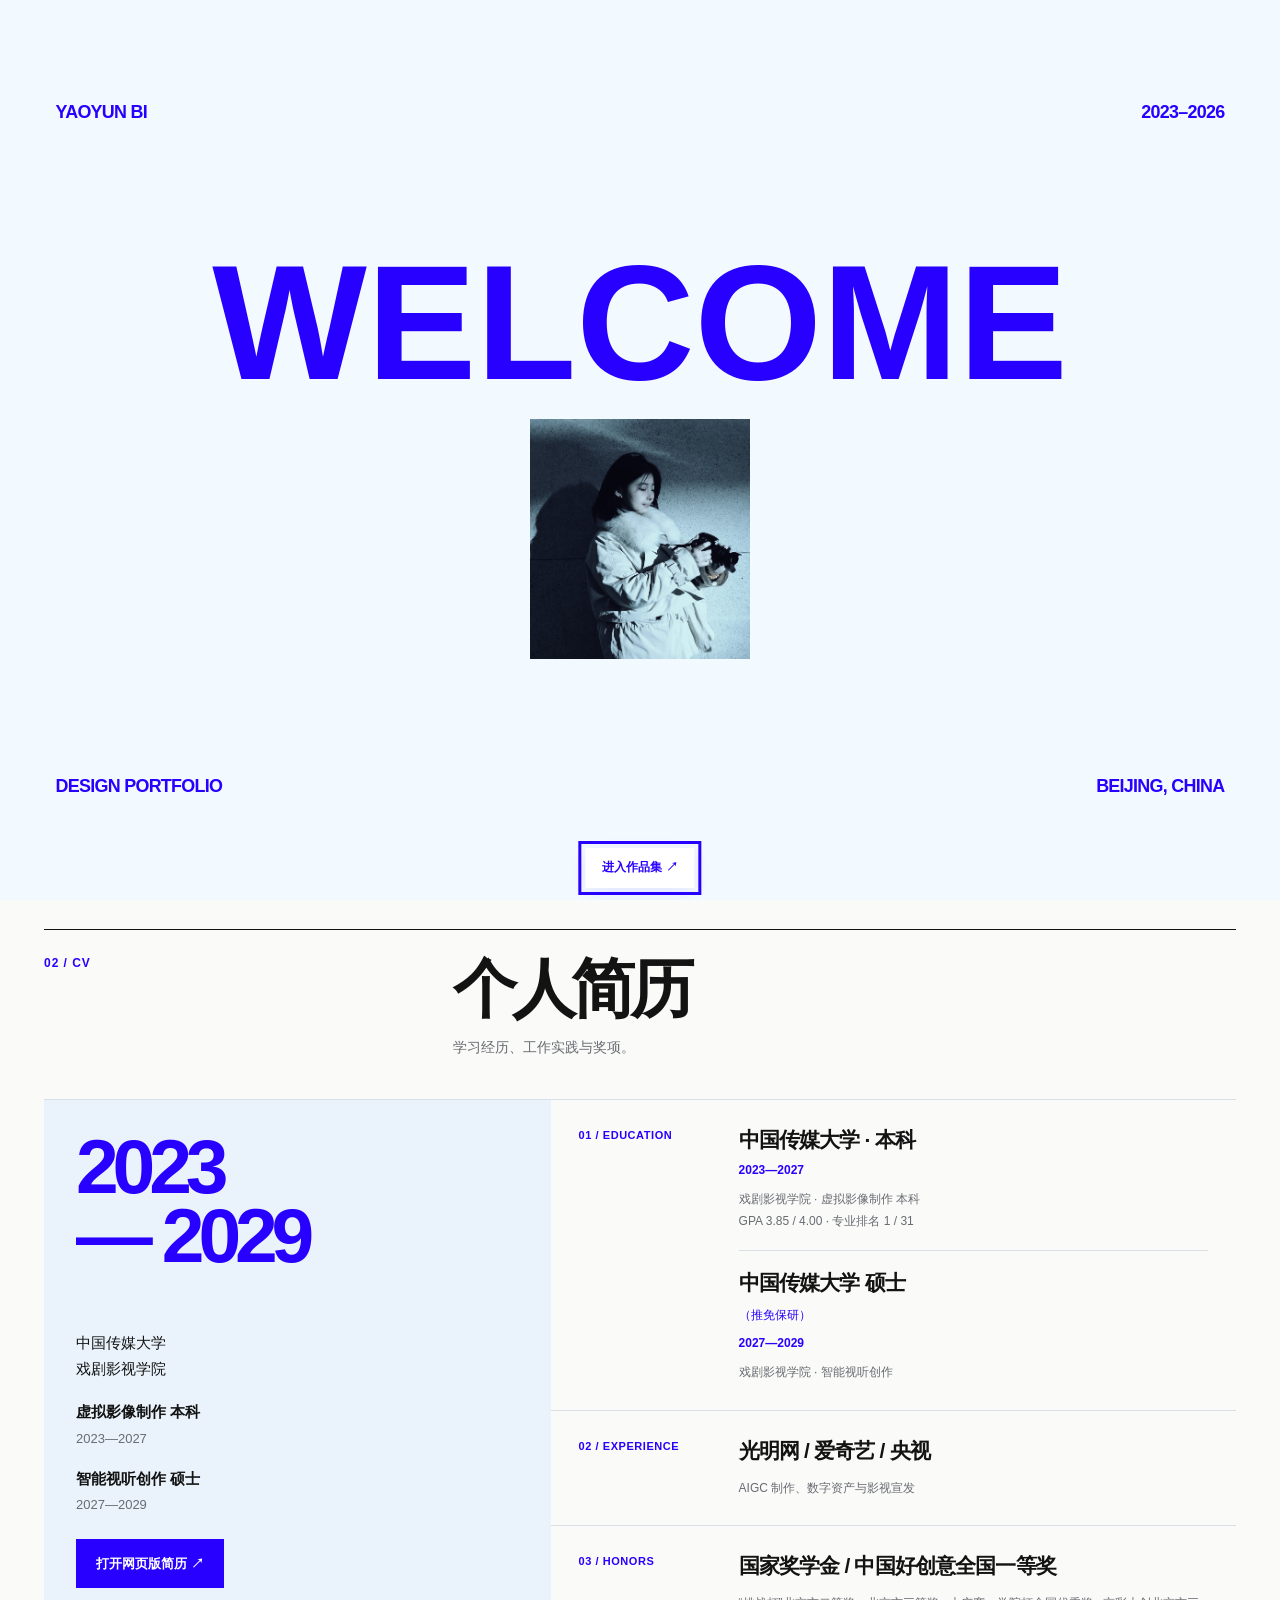
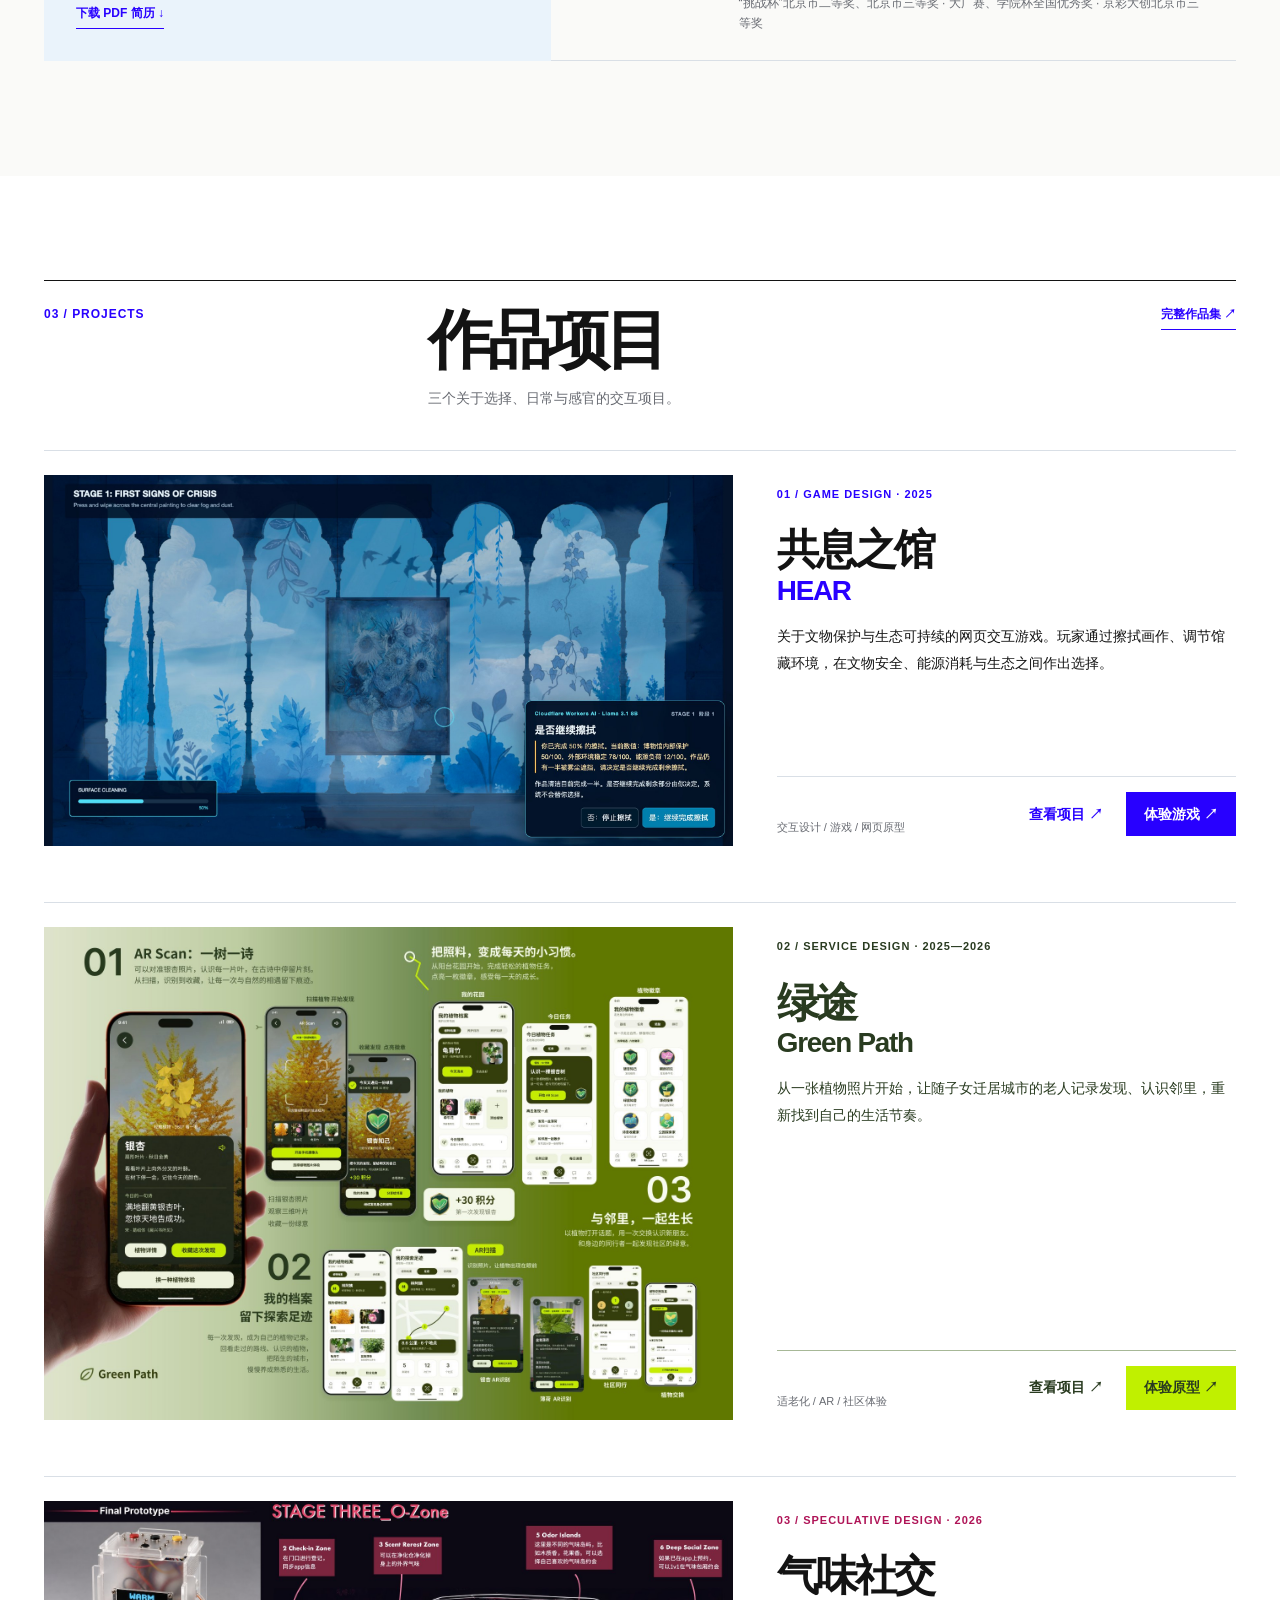
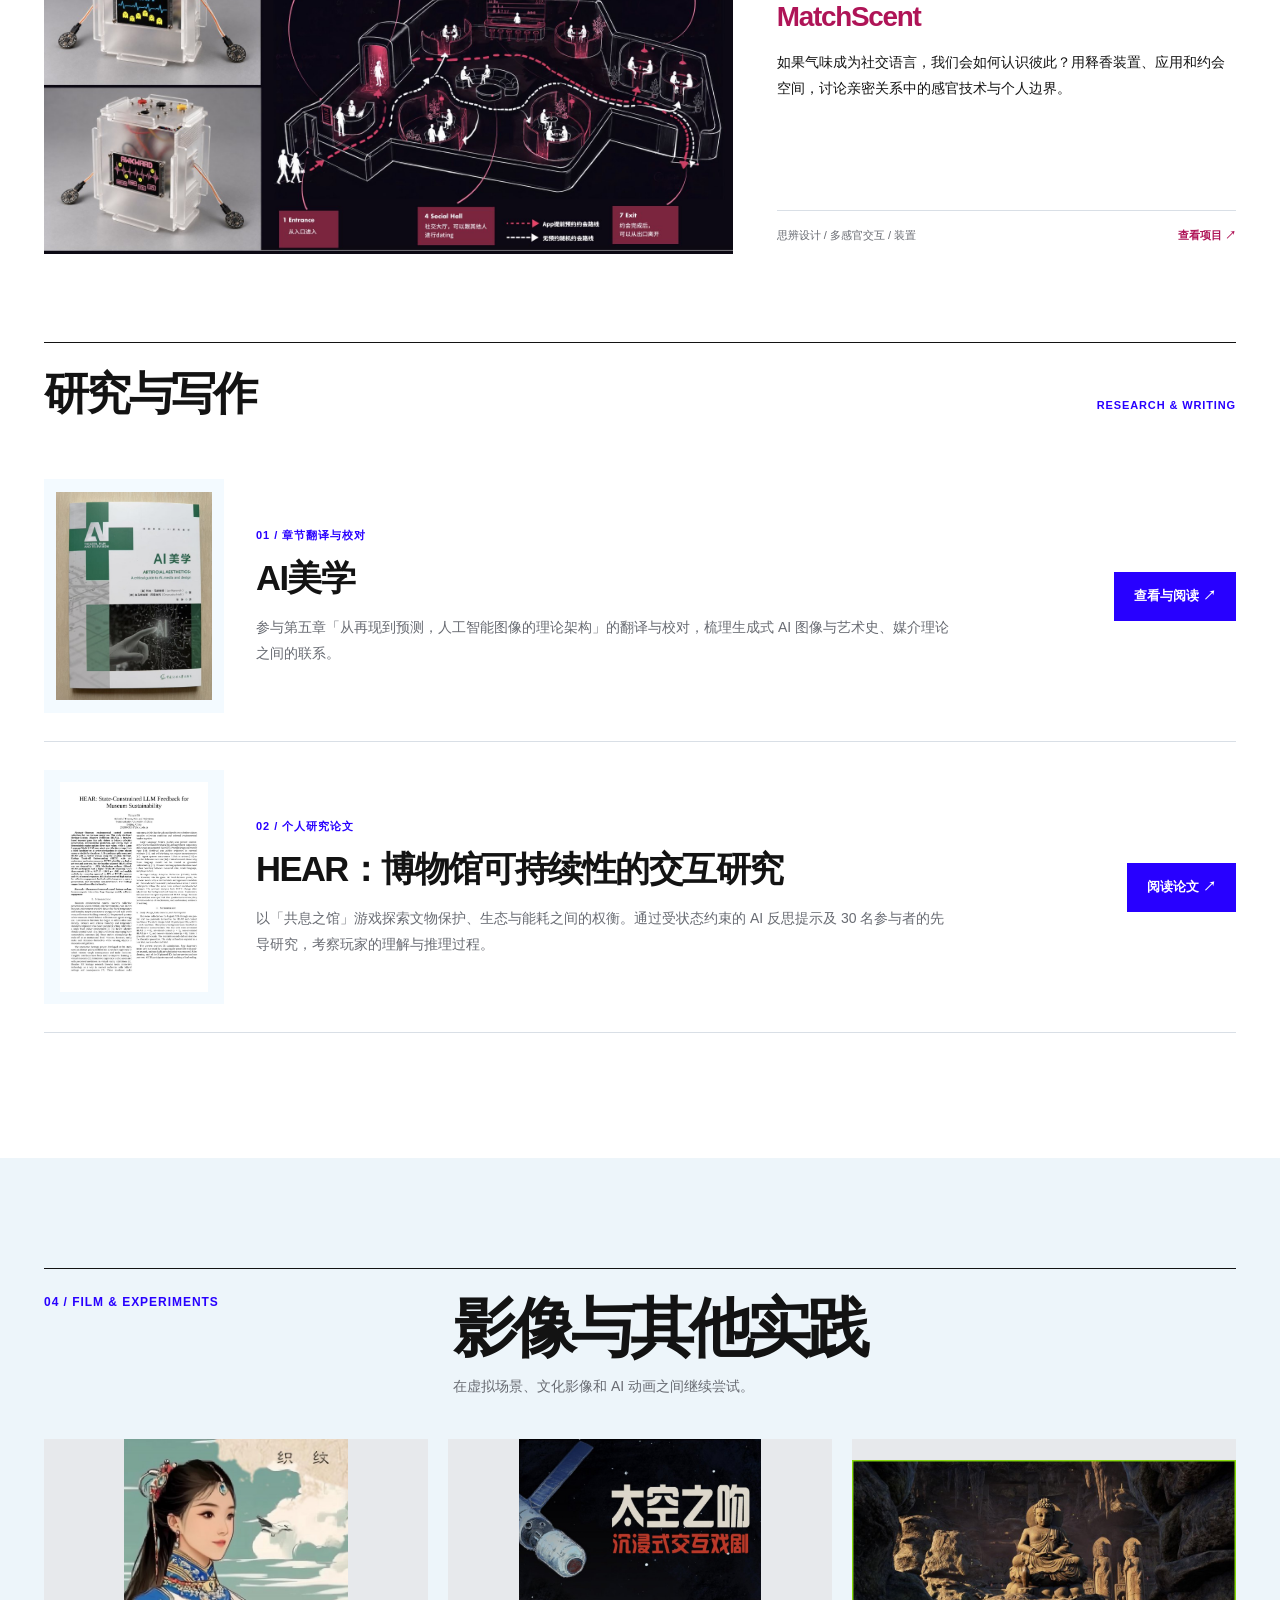
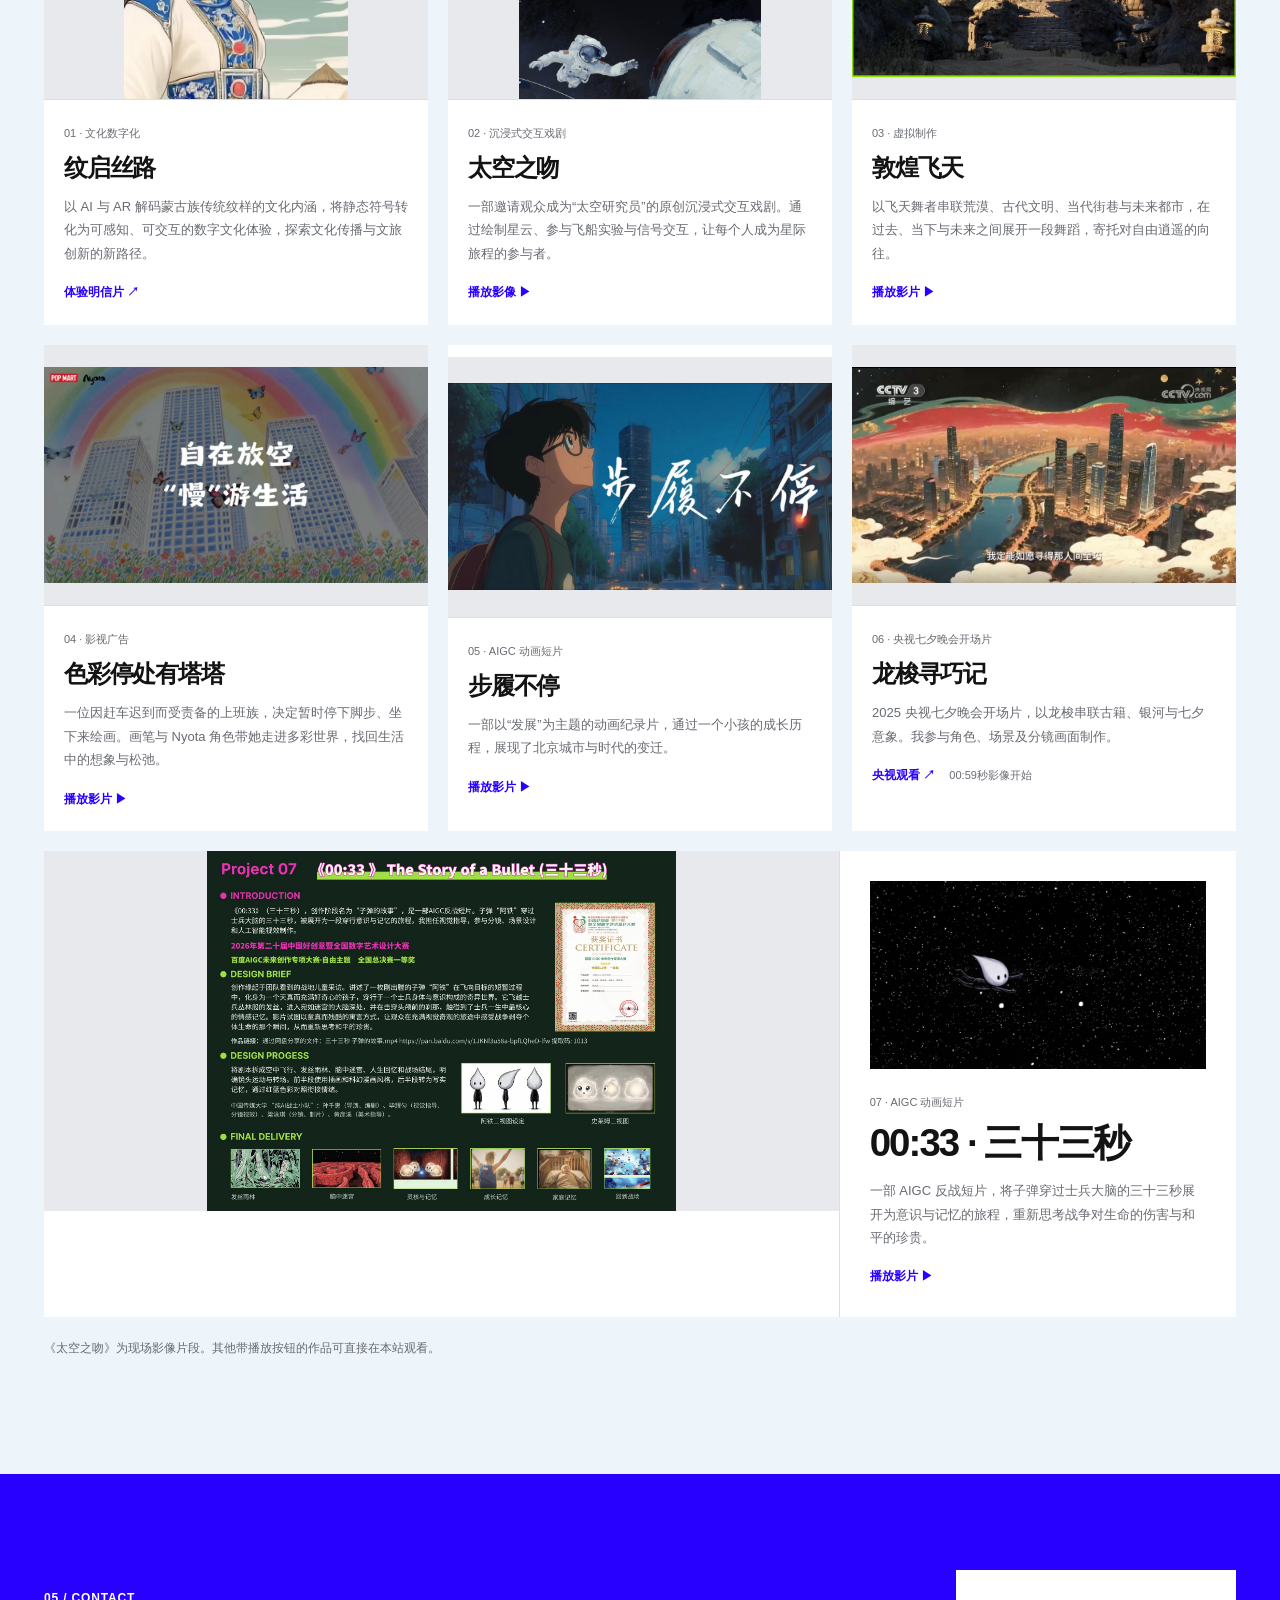
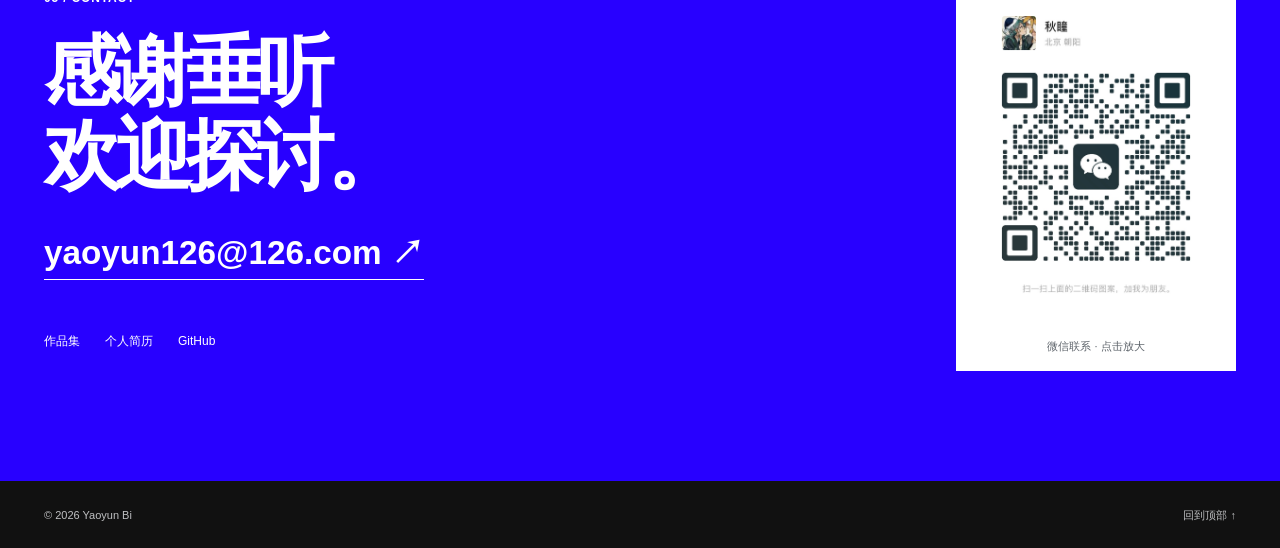
==== commit 5e160d03: "Add research and writing with AI aesthetics translation and HEAR paper" ====
--- a/index.html
+++ b/index.html
@@ -1,5 +1,5 @@
 <!doctype html>
-<html lang="zh-CN"><head><meta charset="utf-8"><meta name="viewport" content="width=device-width, initial-scale=1"><meta name="description" content="毕耀匀的个人主页：交互设计、AIGC 影像与游戏作品。"><meta name="theme-color" content="#f3faff"><title>毕耀匀 Yaoyun Bi — 交互设计、AIGC 影像与游戏</title><link rel="icon" href="assets/favicon.svg" type="image/svg+xml"><link rel="stylesheet" href="styles.css"><script src="script.js" defer></script></head>
+<html lang="zh-CN"><head><meta charset="utf-8"><meta name="viewport" content="width=device-width, initial-scale=1"><meta name="description" content="毕耀匀的个人主页：交互设计、AIGC 影像与游戏作品。"><meta name="theme-color" content="#f3faff"><title>毕耀匀 Yaoyun Bi — 交互设计、AIGC 影像与游戏</title><link rel="icon" href="assets/favicon.svg" type="image/svg+xml"><link rel="stylesheet" href="styles.css"><link rel="stylesheet" href="research.css"><script src="script.js" defer></script></head>
 <body>
 <div id="intro-screen" class="intro-screen" role="dialog" aria-modal="true" aria-label="欢迎来到毕耀匀的作品集" hidden><div class="intro-cover"><div class="cover-top"><span>YAOYUN BI</span><span>2023–2026</span></div><div class="cover-center"><img src="assets/cover-camera.jpg" alt="毕耀匀手持摄影机的照片"><strong>WELCOME</strong></div><div class="cover-bottom"><span>DESIGN PORTFOLIO</span><span>BEIJING, CHINA</span></div></div><button id="intro-skip" class="intro-enter" type="button">进入作品集 <span aria-hidden="true">↗</span></button></div>
 <a class="skip-link" href="#main">跳转到主要内容</a>
@@ -23,7 +23,21 @@
 <article class="featured-project hear-project" id="hear"><a class="project-media" href="portfolio.html#page=3"><img src="assets/projects/hear.jpg" alt="HEAR 共息之馆的完整游戏画面" loading="lazy"></a><div class="project-copy"><p class="project-num">01 / GAME DESIGN · 2025</p><h3>共息之馆 <span>HEAR</span></h3><p>关于文物保护与生态可持续的网页交互游戏。玩家通过擦拭画作、调节馆藏环境，在文物安全、能源消耗与生态之间作出选择。</p><div class="project-bottom"><span>交互设计 / 游戏 / 网页原型</span><div class="project-ctas"><a class="view-project" href="portfolio.html#page=3">查看项目 ↗</a><a class="play-game" href="https://outside-inside-hear.outside-inside-hear.workers.dev/?pid=ART-I03&amp;condition=intervention" target="_blank" rel="noopener">体验游戏 ↗</a></div></div></div></article>
 <article class="featured-project green-project" id="green-path"><a class="project-media" href="portfolio.html#page=8"><img src="assets/projects/green-path.jpg" alt="Green Path 的 AR 扫描、植物档案和社区页面完整展示" loading="lazy"></a><div class="project-copy"><p class="project-num">02 / SERVICE DESIGN · 2025—2026</p><h3>绿途 <span>Green Path</span></h3><p>从一张植物照片开始，让随子女迁居城市的老人记录发现、认识邻里，重新找到自己的生活节奏。</p><div class="project-bottom"><span>适老化 / AR / 社区体验</span><div class="project-ctas"><a class="view-project" href="portfolio.html#page=8">查看项目 ↗</a><a class="play-game" href="https://yaoyunfreda-prog.github.io/green-path-app-biyaoyun/" target="_blank" rel="noopener">体验原型 ↗</a></div></div></div></article>
 <article class="featured-project scent-project" id="match-scent"><a class="project-media" href="portfolio.html#page=13"><img src="assets/projects/matchscent.jpg" alt="MatchScent 的释香装置原型与气味约会空间完整展示" loading="lazy"></a><div class="project-copy"><p class="project-num">03 / SPECULATIVE DESIGN · 2026</p><h3>气味社交 <span>MatchScent</span></h3><p>如果气味成为社交语言，我们会如何认识彼此？用释香装置、应用和约会空间，讨论亲密关系中的感官技术与个人边界。</p><div class="project-bottom"><span>思辨设计 / 多感官交互 / 装置</span><a href="portfolio.html#page=13">查看项目 ↗</a></div></div></article>
-</div></div></section>
+</div>
+<section id="research" class="research-block" aria-labelledby="research-title">
+<div class="research-heading"><h3 id="research-title">研究与写作</h3><p>RESEARCH & WRITING</p></div>
+<article class="research-entry">
+<a class="research-thumbnail" href="ai-aesthetics.html" aria-label="阅读 AI美学第五章翻译与校对"><img src="assets/research/ai-aesthetics-cover.jpg" alt="AI美学书籍封面" loading="lazy"></a>
+<div class="research-entry-copy"><p class="project-num">01 / 章节翻译与校对</p><h4><a href="ai-aesthetics.html">AI美学</a></h4><p>参与第五章「从再现到预测，人工智能图像的理论架构」的翻译与校对，梳理生成式 AI 图像与艺术史、媒介理论之间的联系。</p></div>
+<a class="button button-primary" href="ai-aesthetics.html">查看与阅读 ↗</a>
+</article>
+<article class="research-entry">
+<a class="research-thumbnail" href="hear-paper.html" aria-label="阅读 HEAR 研究论文"><img src="assets/research/hear-paper-cover.jpg" alt="HEAR个人研究论文首页，作者Yaoyun Bi" loading="lazy"></a>
+<div class="research-entry-copy"><p class="project-num">02 / 个人研究论文</p><h4><a href="hear-paper.html">HEAR：博物馆可持续性的交互研究</a></h4><p>以「共息之馆」游戏探索文物保护、生态与能耗之间的权衡。通过受状态约束的 AI 反思提示及 30 名参与者的先导研究，考察玩家的理解与推理过程。</p></div>
+<a class="button button-primary" href="hear-paper.html">阅读论文 ↗</a>
+</article>
+</section>
+</div></section>
 <section id="film" class="film-section" aria-labelledby="film-title"><div class="shell"><div class="section-head"><p class="section-index">04 / FILM & EXPERIMENTS</p><div><h2 id="film-title">影像与其他实践</h2><p>在虚拟场景、文化影像和 AI 动画之间继续尝试。</p></div></div><div class="film-grid">
 <a class="film-card" href="patterns.html"><img src="assets/projects/patterns.jpg" alt="纹启丝路主视觉" loading="lazy"><div class="film-meta"><span>01 · 文化数字化</span><h3>纹启丝路</h3><p>以 AI 与 AR 解码蒙古族传统纹样的文化内涵，将静态符号转化为可感知、可交互的数字文化体验，探索文化传播与文旅创新的新路径。</p><span class="film-action">体验明信片 ↗</span></div></a>
 <button class="film-card video-trigger" type="button" data-video="assets/videos/space-kiss.mov" data-title="太空之吻" data-description="一部邀请观众成为“太空研究员”的原创沉浸式交互戏剧。通过绘制星云、参与飞船实验与信号交互，让每个人成为星际旅程的参与者。"><img src="assets/projects/space-kiss.jpg" alt="太空之吻主视觉" loading="lazy"><div class="film-meta"><span>02 · 沉浸式交互戏剧</span><h3>太空之吻</h3><p>一部邀请观众成为“太空研究员”的原创沉浸式交互戏剧。通过绘制星云、参与飞船实验与信号交互，让每个人成为星际旅程的参与者。</p><span class="film-action">播放影像 ▶</span></div></button>
--- a/research.css
+++ b/research.css
@@ -0,0 +1,45 @@
+/* Research and writing extend the existing blue editorial directory. */
+.research-block{margin-top:88px;scroll-margin-top:105px}
+.research-heading{display:flex;align-items:baseline;justify-content:space-between;gap:24px;border-top:1px solid var(--ink);padding-top:24px;margin-bottom:30px}
+.research-heading h3{font-size:clamp(32px,3.5vw,48px);line-height:1.2;letter-spacing:-.06em;margin:0}
+.research-heading p{font-size:11px;font-weight:750;letter-spacing:.08em;color:var(--blue);margin:0}
+.research-entry{display:grid;grid-template-columns:180px minmax(0,1fr) auto;gap:32px;align-items:center;padding:28px 0;border-bottom:1px solid var(--line)}
+.research-thumbnail{display:block;background:var(--ice);padding:12px}
+.research-thumbnail img{width:100%;height:210px;object-fit:contain}
+.research-entry-copy{min-width:0}
+.research-entry .project-num{margin-bottom:12px}
+.research-entry h4{font-size:clamp(26px,2.7vw,36px);line-height:1.3;letter-spacing:-.045em;margin:0 0 14px;text-wrap:pretty}
+.research-entry h4 a:hover{color:var(--blue)}
+.research-entry-copy>p:last-child{font-size:14px;line-height:1.85;color:var(--gray);max-width:700px;margin:0;text-wrap:pretty}
+.research-entry>.button{white-space:nowrap}
+.research-main{padding-bottom:100px}
+.research-hero{padding:65px 0 42px}
+.research-back{display:inline-block;color:var(--blue);font-size:13px;font-weight:750;margin-bottom:36px}
+.research-back:hover{text-decoration:underline;text-underline-offset:4px}
+.research-hero h1{font-size:clamp(44px,6vw,80px);letter-spacing:-.065em;line-height:1.15;margin:18px 0 24px;text-wrap:pretty;max-width:1000px}
+.research-hero .research-lead{font-size:17px;line-height:1.9;max-width:860px;margin:0 0 18px;text-wrap:pretty}
+.research-credits{font-size:13px;color:var(--gray);margin:0}
+.evidence-section{padding-top:28px;border-top:1px solid var(--line)}
+.research-subhead{display:flex;justify-content:space-between;gap:24px;align-items:baseline;margin-bottom:25px}
+.research-subhead h2{font-size:30px;letter-spacing:-.04em;line-height:1.3;margin:0}
+.evidence-grid{display:grid;grid-template-columns:minmax(0,.9fr) minmax(0,1.2fr);gap:32px;align-items:start}
+.evidence-grid figure{margin:0;min-width:0}
+.evidence-grid img{width:100%;height:auto;background:#fff;border:1px solid var(--line)}
+.evidence-grid a{display:block}
+.evidence-grid a:hover img{border-color:var(--blue)}
+.evidence-grid figcaption{font-size:12px;color:var(--gray);margin-top:13px}
+.reading-section{margin-top:70px;padding-top:28px;border-top:1px solid var(--ink);scroll-margin-top:95px}
+.reading-heading{display:flex;justify-content:space-between;align-items:end;gap:25px;margin-bottom:25px}
+.reading-heading h2{font-size:32px;line-height:1.3;letter-spacing:-.045em;margin:8px 0 0}
+.reading-actions{display:flex;flex-wrap:wrap;align-items:center;gap:20px}
+.pdf-reader{display:block;width:100%;height:800px;border:1px solid var(--line);background:#fff}
+.pdf-reader p{margin:30px;line-height:1.8}
+.pdf-reader p a{color:var(--blue);text-decoration:underline}
+.paper-subtitle{color:var(--blue);font-size:18px;line-height:1.6;max-width:850px;margin:0 0 24px;text-wrap:pretty}
+.paper-introduction{max-width:860px;font-size:16px;line-height:1.9;text-wrap:pretty}
+.paper-introduction p{margin:0 0 16px}
+.paper-actions{display:flex;gap:18px;flex-wrap:wrap;margin-top:28px}
+.paper-reading{margin-top:30px}
+@media(max-width:950px){.research-entry{grid-template-columns:145px minmax(0,1fr);gap:25px}.research-entry>.button{grid-column:2;justify-self:start}.research-thumbnail{grid-row:span 2}.research-thumbnail img{height:190px}.reading-heading{align-items:start;flex-direction:column}}
+@media(max-width:720px){.research-block{margin-top:65px}.research-heading{display:block}.research-heading p{margin-top:12px}.research-entry{grid-template-columns:105px minmax(0,1fr);gap:20px}.research-thumbnail{padding:8px}.research-thumbnail img{height:150px}.research-entry h4{font-size:25px}.research-entry-copy>p:last-child{font-size:13px}.research-hero{padding-top:45px}.research-hero h1{font-size:44px}.research-hero .research-lead{font-size:15px}.evidence-grid{grid-template-columns:1fr;gap:28px}.research-subhead{align-items:start;flex-direction:column;gap:12px}.reading-section{margin-top:52px}.pdf-reader{height:68vh;min-height:420px}.paper-subtitle{font-size:16px}.paper-introduction{font-size:15px}}
+@media(max-width:490px){.research-entry{grid-template-columns:86px minmax(0,1fr);gap:16px}.research-thumbnail img{height:125px}.research-entry h4{font-size:22px;letter-spacing:-.03em}.research-entry .project-num{font-size:10px}.research-entry>.button{font-size:12px;padding:9px 13px;min-height:42px}.research-hero h1{font-size:38px}.reading-actions{gap:15px}.reading-heading h2{font-size:28px}}
